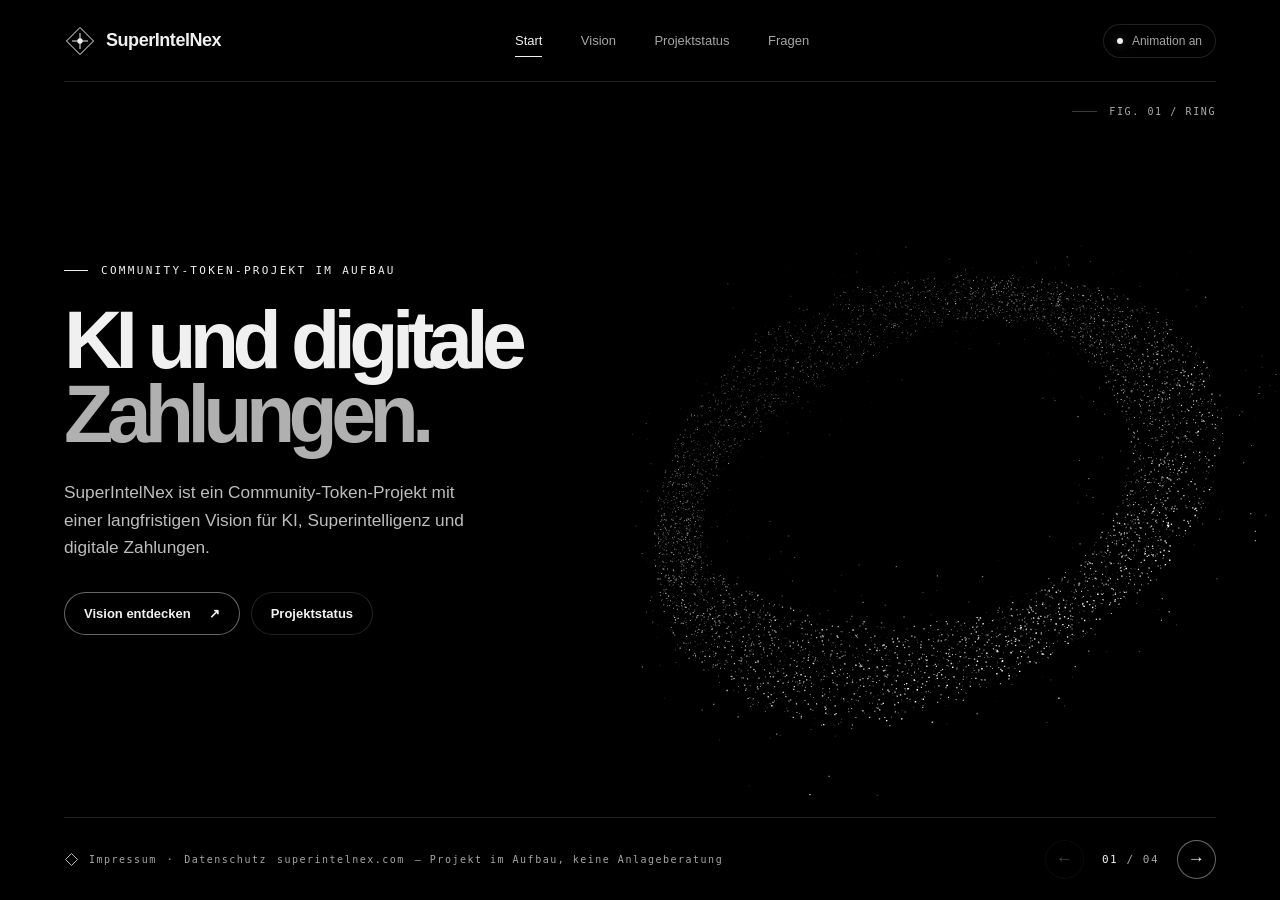
==== site/index.html @ f6a0db38 "Content: FAQ-Textpass — 'ist' vs. 'geplant' trennen (Mainnet-Zeitplan, Kauf-Frage)" ====
<!doctype html>
<html lang="de">
<head>
<meta charset="utf-8">

<meta name="viewport" content="width=device-width, initial-scale=1">
<meta name="theme-color" content="#000000">
<meta name="description" content="SuperIntelNex ist ein Community-Token-Projekt im Aufbau. Devnet-Prototyp vorhanden, Mainnet-Verteilung 55/20/15/10 geplant. Keine Anlageberatung, kein Verkauf.">
<meta property="og:title" content="SuperIntelNex — KI und digitale Zahlungen">
<meta property="og:description" content="SuperIntelNex ist ein Community-Token-Projekt im Aufbau. Devnet-Prototyp vorhanden, Mainnet-Verteilung 55/20/15/10 geplant. Keine Anlageberatung, kein Verkauf.">
<meta property="og:type" content="website">
<meta property="og:url" content="https://superintelnex.com/">
<meta name="color-scheme" content="dark">
<link rel="icon" href="data:image/svg+xml,%3Csvg xmlns='http://www.w3.org/2000/svg' viewBox='0 0 32 32'%3E%3Cpath d='M16 2.5 29.5 16 16 29.5 2.5 16 16 2.5Z' fill='none' stroke='%23f0f0f0'/%3E%3Cpath d='M16 8v16M8 16h16' fill='none' stroke='%23f0f0f0'/%3E%3Ccircle cx='16' cy='16' r='2.7' fill='%23f0f0f0'/%3E%3C/svg%3E">
<title>SuperIntelNex | Community-Token-Projekt im Aufbau</title>
<style>
  :root{color-scheme:dark;--bg:#000;--ink:#f0f0f0;--muted:#a5a5a5;--line:#ffffff21;--mono:ui-monospace,SFMono-Regular,Consolas,monospace;--edge:clamp(20px,5vw,84px)}
  *{box-sizing:border-box}
  body{margin:0;background:var(--bg);color:var(--ink);font-family:Arial,Helvetica,sans-serif}
  button,a{-webkit-tap-highlight-color:transparent}
  button{font:inherit;color:inherit;cursor:pointer}
  button:focus-visible,a:focus-visible{outline:2px solid var(--ink);outline-offset:5px}
  .site{min-height:100svh;display:grid;grid-template-rows:auto 1fr auto;isolation:isolate;position:relative;overflow:hidden}
  header,footer{display:flex;align-items:center;justify-content:space-between;gap:20px;margin-inline:var(--edge);position:relative;z-index:2}
  header{height:82px;border-bottom:1px solid var(--line)}
  .brand{display:flex;align-items:center;gap:10px;text-decoration:none;color:inherit;font-weight:750;font-size:18px;letter-spacing:-.025em;white-space:nowrap}
  .brand svg{width:32px;height:32px;color:var(--ink)}
  nav{display:flex;gap:clamp(13px,3vw,42px);align-items:center}
  nav button{background:none;border:0;padding:12px 0;color:var(--muted);font-size:13px;white-space:nowrap}
  nav button:hover,nav button[aria-current]{color:var(--ink)}
  nav button[aria-current]::after{content:"";display:block;width:100%;height:1px;background:var(--ink);transform:translateY(8px)}
  .motion{display:flex;align-items:center;justify-content:center;gap:9px;border:1px solid var(--line);border-radius:99px;background:#000;padding:9px 13px;color:var(--muted);font-size:12px;white-space:nowrap}
  .motion:hover,.secondary:hover,.arrow:hover:not(:disabled){border-color:#ffffff66;color:var(--ink)}
  .signal{width:6px;height:6px;flex:none;border-radius:50%;background:var(--ink);box-shadow:0 0 11px #ffffff60}
  .motion[aria-pressed="false"] .signal{background:var(--muted);box-shadow:none}
  main{position:relative;display:grid;align-items:center;min-height:555px}
  .art{position:absolute;inset:0;overflow:hidden;pointer-events:none;z-index:-1}
  canvas{display:block;width:100%;height:100%}
  .art::after{content:"";position:absolute;inset:0;background:linear-gradient(90deg,#000000 1%,#000000e8 19%,#00000066 41%,transparent 62%)}
  .instrument{position:absolute;right:var(--edge);top:24px;display:flex;align-items:center;gap:12px;color:#aaa;font:10px var(--mono);letter-spacing:.16em}
  .instrument::before{content:"";display:block;width:25px;height:1px;background:#ffffff38}
  .content{position:relative;padding:70px var(--edge);max-width:100%}
  .eyebrow{display:flex;align-items:center;gap:13px;margin:0 0 27px;font:11px var(--mono);letter-spacing:.21em;text-transform:uppercase;color:var(--ink)}
  .eyebrow::before{content:"";width:24px;height:1px;background:currentColor}
  h1,h2{margin:0;font-size:clamp(48px,7.3vw,120px);line-height:.91;letter-spacing:-.082em;font-weight:750}
  h1 span,h2 span{color:#b0b0b0}
  #start h1{font-size:clamp(39px,6.3vw,100px)}
  #status h2{font-size:clamp(43px,5.7vw,84px)}
  .desc{max-width:430px;color:#bdbdbd;font-size:clamp(15px,1.35vw,19px);line-height:1.6;margin:28px 0 0;text-wrap:pretty}
  .details{max-width:510px;display:grid;gap:0;margin:24px 0 0;background:#000c;border-top:1px solid var(--line)}
  .details div{display:grid;grid-template-columns:115px 1fr;gap:12px;padding:11px 0;border-bottom:1px solid var(--line)}
  .details dt{color:var(--ink);font-size:13px;font-weight:700;line-height:1.5}
  .details dd{margin:0;color:#bdbdbd;font-size:14px;line-height:1.5;text-wrap:pretty}
  .details a{color:var(--ink);text-decoration:underline;text-underline-offset:3px}
  .actions{display:flex;gap:11px;align-items:center;flex-wrap:wrap;margin-top:30px}
  .pill{display:inline-flex;align-items:center;gap:18px;border:1px solid transparent;border-radius:99px;padding:13px 19px;font-size:13px;font-weight:700;text-decoration:none;transition:background .2s,border-color .2s,color .2s}
  .primary{color:var(--ink);background:#000;border-color:#ffffff66}
  .primary:hover{border-color:var(--ink)}
  .secondary{background:#000;border-color:var(--line);color:var(--ink)}
  .scene.enter{animation:enter .55s cubic-bezier(.22,.7,.2,1) both}
  @keyframes enter{from{opacity:0;transform:translateY(14px)}to{opacity:1;transform:translateY(0)}}
  footer{min-height:83px;border-top:1px solid var(--line)}
  .risk{max-width:510px;margin-top:24px;border:1px dashed #ffffff40;background:#ffffff08;padding:13px 16px}
  .risk p{margin:0;max-width:none}
  .risk .risk-tag{display:block;font:10px var(--mono);letter-spacing:.21em;text-transform:uppercase;color:#a5a5a5;margin-bottom:8px}
  .risk p{font-size:13px;line-height:1.6;color:#bdbdbd;text-wrap:pretty}
  .legal-link{color:var(--muted);text-decoration:none}
  .legal-link:hover{color:var(--ink)}
  .caption{display:flex;align-items:center;gap:10px;color:var(--muted);font:10px var(--mono);letter-spacing:.15em}
  .caption svg{width:15px;color:var(--ink)}
  .pager{display:flex;align-items:center;gap:13px}
  .count{color:var(--muted);font:11px var(--mono);letter-spacing:.14em;min-width:67px;text-align:center}
  .count strong{color:var(--ink);font-weight:500}
  .arrow{width:39px;height:39px;border-radius:50%;border:1px solid var(--line);background:#000;font-size:17px}
  .arrow.next{border-color:#ffffff66}
  .arrow.next:hover:not(:disabled){border-color:var(--ink)}
  .arrow:disabled{opacity:.3;cursor:default}
  @media(max-width:780px){
    header{height:69px}
    main{min-height:560px}
    h1,h2{font-size:clamp(55px,10vw,79px)}
    .art::after{background:linear-gradient(90deg,#000000e8,#00000050 61%,transparent)}
  }
  @media(max-width:560px){
    header,footer{gap:10px}
    header{height:auto;min-height:94px;display:grid;grid-template-columns:1fr auto;align-content:center;row-gap:0}
    .brand{font-size:16px}.brand svg{width:26px;height:26px}
    .motion{grid-column:2;grid-row:1}
    nav{grid-row:2;grid-column:1/-1;gap:24px}
    nav button{padding:9px 0;font-size:12px}
    nav button[aria-current]::after{transform:translateY(5px)}
    main{min-height:590px;align-items:end}
    .content{padding-top:155px;padding-bottom:43px}
    .art::after{background:linear-gradient(0deg,#000000 0%,#000000e0 15%,#00000070 49%,transparent 79%)}
    .instrument{top:18px}
    .eyebrow{margin-bottom:19px;font-size:10px}
    h1,h2{font-size:clamp(44px,12vw,63px)}
    #start h1{font-size:clamp(32px,9.8vw,53px)}
    .details div{grid-template-columns:1fr;gap:3px;padding:9px 0}
    .desc{margin-top:19px}
    .actions{margin-top:22px}
    .pill{padding:11px 14px;gap:10px}
    footer{min-height:67px}
    .caption{letter-spacing:.05em;font-size:9px}
    .caption-note{display:none}
    .pager{gap:7px}.count{min-width:61px}
    .arrow{width:34px;height:34px}
  }
  @media(prefers-reduced-motion:reduce){*,*::before,*::after{animation-duration:.001ms!important;transition-duration:.001ms!important}}
</style>
</head>
<body>
<div class="site">
  <header>
    <a class="brand" href="#start" aria-label="SuperIntelNex, Start">
      <svg viewBox="0 0 32 32" fill="none" aria-hidden="true"><path d="M16 2.5 29.5 16 16 29.5 2.5 16 16 2.5Z" stroke="currentColor"/><path d="M16 8v16M8 16h16" stroke="currentColor"/><circle cx="16" cy="16" r="2.7" fill="currentColor"/></svg>
      SuperIntelNex
    </a>
    <nav aria-label="Hauptnavigation">
      <button type="button" data-go="0" aria-current="page">Start</button>
      <button type="button" data-go="1">Vision</button>
      <button type="button" data-go="2">Projektstatus</button>
      <button type="button" data-go="3">Fragen</button>
    </nav>
    <button type="button" class="motion" id="motion" aria-pressed="true" aria-label="Animation"><span class="signal"></span><span id="motion-label" aria-hidden="true">Animation an</span></button>
  </header>
  <main id="stage">
    <div class="art" aria-hidden="true"><canvas id="dust"></canvas></div>
    <div class="instrument" id="figure" aria-hidden="true">FIG. 01 / RING</div>
    <div class="content">
      <section class="scene" id="start" aria-labelledby="title-1">
        <p class="eyebrow">Community-Token-Projekt im Aufbau</p>
        <h1 id="title-1">KI und digitale<br><span>Zahlungen.</span></h1>
        <p class="desc">SuperIntelNex ist ein Community-Token-Projekt mit einer langfristigen Vision für KI, Superintelligenz und digitale Zahlungen.</p>
        <div class="actions">
          <button class="pill primary" type="button" data-go="1">Vision entdecken <span aria-hidden="true">↗</span></button>
          <button class="pill secondary" type="button" data-go="2">Projektstatus</button>
        </div>
      </section>
      <section class="scene" id="vision" aria-labelledby="title-2" hidden>
        <p class="eyebrow">02 / Die Vision</p>
        <h2 id="title-2">Was wir<br><span>vorhaben.</span></h2>
        <dl class="details">
          <div><dt>Übertragen</dt><dd>Geplant: Übertragungen zwischen den Wallets von Nutzern — im Devnet-Prototyp bereits im Testnetz geprüft.</dd></div>
          <div><dt>Handeln</dt><dd>Geplant: Handel auf unterstützten Plattformen — ohne Zusage für eine bestimmte Plattform.</dd></div>
          <div><dt>Bezahlen und KI</dt><dd>Geplant: Zahlungen bei teilnehmenden Anbietern; KI-Anwendungen bleiben ein langfristiges Ziel.</dd></div>
        </dl>
        <div class="actions">
          <button class="pill primary" type="button" data-go="2">Projektstatus ansehen <span aria-hidden="true">↗</span></button>
        </div>
      </section>
      <section class="scene" id="status" aria-labelledby="title-3" hidden>
        <p class="eyebrow">03 / Projektstatus</p>
        <h2 id="title-3">Im Aufbau.</h2>
        <dl class="details">
          <div><dt>Token-Details</dt><dd>Bestätigt (Devnet): Solana, Kürzel SIN, Gesamtmenge 100.000.000.000.000 SIN (5 Dezimalstellen; fest, keine weiteren Emissionen). Mint- und Freeze-Vollmacht nach Emission entzogen.</dd></div>
          <div><dt>Devnet-Prototyp</dt><dd>Bestätigt: am 09.11.2026 im Solana-Devnet (Testnetz) erstellt. Mint: <a href="https://explorer.solana.com/address/CyEcfZw2FogCrehQqkWxksKtsndNwrtKHQqDfPdHCLLf?cluster=devnet" target="_blank" rel="noopener">CyEcfZw2FogCrehQqkWxksKtsndNwrtKHQqDfPdHCLLf</a>. Devnet-Testtoken: kein echtes Geld, keine Anlage, kein Verkauf. Transaktionen im Devnet dienen ausschließlich der Entwicklung.</dd></div>
          <div><dt>Mainnet</dt><dd>Noch offen: ein Mainnet-Launch steht noch aus. Geplante Schritte: Metadaten auf IPFS/Arweave, Emissionsverteilung nach Planwert 55/20/15/10 (55 % Community, 20 % Gründer, 15 % Entwicklung, 10 % Liquidität), Prüfung der Rechtslage. Zeitplan und Rechtsstand sind offen.</dd></div>
          <div><dt>Projektangaben</dt><dd>Noch offen: Partnerschaften, Audits, Teamangaben und Social-Media-Präsenz sind bisher nicht bestätigt und werden nicht angegeben.</dd></div>
        </dl>
        <div class="risk">
          <span class="risk-tag">Risikohinweis</span>
          <p>SuperIntelNex ist ein Projekt im Aufbau. Diese Website ist keine Anlageberatung und kein Erwerbsangebot. Digitale Token können einen Totalverlust bedeuten — jede Entscheidung ist eigenverantwortlich zu treffen. Devnet-Testtoken sind reiner Testwert. <a href="impressum.html">Impressum</a> · <a href="datenschutz.html">Datenschutz</a></p>
        </div>
        <div class="actions">
          <button class="pill secondary" type="button" data-go="0">Zur Startseite <span aria-hidden="true">↖</span></button>
        </div>
      </section>
      <section class="scene" id="fragen" aria-labelledby="title-4" hidden>
        <p class="eyebrow">04 / Fragen</p>
        <h2 id="title-4">Fragen.</h2>
        <dl class="details">
          <div><dt>Was ist SuperIntelNex?</dt><dd>Ein Community-Token-Projekt im Aufbau. Bestätigt ist der Devnet-Prototyp; das Mainnet ist nicht gelauncht.</dd></div>
          <div><dt>Was ist ein Devnet-Token?</dt><dd>Ein Testtoken im Solana-Testnetz (Devnet). Er hat keinen Geldwert, ist keine Anlage und steht nicht zum Verkauf.</dd></div>
          <div><dt>Wann kommt das Mainnet?</dt><dd>Noch offen: Es gibt noch keinen Zeitplan für den Mainnet-Launch. Geplante Schritte: Metadaten auf IPFS/Arweave, Emissionsverteilung nach Planwert 55/20/15/10 und Prüfung der Rechtslage.</dd></div>
          <div><dt>Wie ist der Token verteilt?</dt><dd>Geplant: Emissionsverteilung nach Planwert 55/20/15/10 — 55 % Community, 20 % Gründer, 15 % Entwicklung, 10 % Liquidität.</dd></div>
          <div><dt>Kann ich den Token kaufen?</dt><dd>Noch nicht: Das Mainnet ist nicht gelauncht, ein Verkauf ist nicht geplant. Handel auf unterstützten Plattformen ist später geplant; eine Aufnahmegarantie gibt es nicht.</dd></div>
          <div><dt>Gibt es KI-Funktionen?</dt><dd>Geplant, langfristig: KI-Anwendungen sind Teil der Vision. Aktuell bestätigt ist nur der Devnet-Prototyp.</dd></div>
          <div><dt>Wie hoch ist das Risiko?</dt><dd>Digitale Token können einen Totalverlust bedeuten. Devnet-Testtoken sind reiner Testwert — es handelt sich um keine Anlage.</dd></div>
        </dl>
        <div class="actions">
          <button class="pill secondary" type="button" data-go="0">Zur Startseite <span aria-hidden="true">↖</span></button>
        </div>
      </section>
    </div>
  </main>
  <footer>
    <div class="caption"><svg viewBox="0 0 20 20" fill="none" aria-hidden="true"><path d="m10 2 8 8-8 8-8-8 8-8Z" stroke="currentColor"/></svg> <a class="legal-link" href="impressum.html">Impressum</a><span aria-hidden="true"> · </span><a class="legal-link" href="datenschutz.html">Datenschutz</a><span class="caption-domain">superintelnex.com</span><span class="caption-note">— Projekt im Aufbau, keine Anlageberatung</span></div>
    <div class="pager" role="group" aria-label="Bereich wechseln">
      <button type="button" class="arrow" id="prev" aria-label="Vorheriger Bereich" disabled>←</button>
      <span class="count" role="status" aria-label="Aktueller Bereich"><strong id="current">01</strong> / 04</span>
      <button type="button" class="arrow next" id="next" aria-label="Nächster Bereich">→</button>
    </div>
  </footer>
</div>
<script>
(() => {
  'use strict';
  const stage = document.querySelector('#stage');
  const canvas = document.querySelector('#dust');
  const ctx = canvas.getContext('2d', { alpha: true });
  const scenes = [...document.querySelectorAll('.scene')];
  const nav = [...document.querySelectorAll('nav [data-go]')];
  const prev = document.querySelector('#prev');
  const next = document.querySelector('#next');
  const motion = document.querySelector('#motion');
  const preference = matchMedia('(prefers-reduced-motion: reduce)');
  const labels = ['RING', 'WELLE', 'HELIX'];
  const shapeIntervalMs = 7000;
  let active = 0, running = !preference.matches, frame = 0, time = 0, last = null;
  let shape = 0, shapeAgeMs = 0;
  let width = 0, height = 0, cx = 0, cy = 0, scale = 0, count = 0;
  const pointer = {x:0, y:0, targetX:0, targetY:0, inside:false, strength:0};
  let morph = 1, from = null;
  const tau = Math.PI * 2, total = 7400;
  const coords = new Float32Array(total * 3);
  let seed = 349112;
  function random() {
    seed = (Math.imul(1664525, seed) + 1013904223) >>> 0;
    return seed / 4294967296;
  }
  // Dieselben Partikel bleiben erhalten; nur ihre Zielkoordinaten wechseln.
  const points = Array.from({length: total}, (_, i) => {
    const a = random() * tau, b = random() * tau, c = random(), d = random(), e = random();
    const scatter = c > .93, spread = scatter ? 1.12 + d * 1.4 : Math.sqrt(d);
    const tube = (.12 + .035 * Math.cos(a * 3)) * spread;
    const r = .83 + tube * Math.cos(b) + .035 * Math.sin(2 * a);
    const orbit = [r * Math.cos(a), r * Math.sin(a), tube * Math.sin(b)];
    const x = (a / tau - .5) * 2.38;
    const wave = [x, .31 * Math.sin(x * 2.9) + Math.cos(b) * spread * .15, Math.sin(b) * spread * .31 + .14 * Math.sin(x * 4)];
    const y = (a / tau - .5) * 2.13, turn = y * 3.55 + (i % 2) * Math.PI;
    const radius = .34 + .16 * Math.cos(y * 2.7) + Math.cos(b) * spread * .09;
    const helix = [radius * Math.cos(turn) + y * .29, y + Math.sin(b) * spread * .11, radius * Math.sin(turn)];
    return {shapes:[orbit, wave, helix], size:e, phase:b, scatter};
  });
  const paths = Array.from({length:8}, () => []);
  const clamp = (x, lo, hi) => Math.min(hi, Math.max(lo, x));

  function draw() {
    if (!ctx || !width || !height) return;
    ctx.clearRect(0, 0, width, height);
    for (const path of paths) path.length = 0;
    const t = morph * morph * (3 - 2 * morph);
    const spin = time * .16;
    const xAngle = .84, zAngle = -.39;
    const sx = Math.sin(xAngle), ax = Math.cos(xAngle), sz = Math.sin(zAngle), az = Math.cos(zAngle);
    const sway = Math.sin(time * .38) * .19;
    const ys = Math.sin(sway), yc = Math.cos(sway);
    const reach = clamp(width * .065, 34, 80);
    const reachSquared = reach * reach;
    for (let i = 0; i < count; i++) {
      const p = points[i], v = p.shapes[shape], j = i * 3;
      let x = v[0], y = v[1], z = v[2];
      if (shape === 0) {
        const angle = spin + .026 * Math.sin(time * .7 + p.phase);
        const u = x * Math.cos(angle) - y * Math.sin(angle);
        const w = x * Math.sin(angle) + y * Math.cos(angle);
        const q = w * ax - z * sx;
        z = w * sx + z * ax; x = u * az - q * sz; y = u * sz + q * az;
      } else if (shape === 1) {
        y += .16 * Math.sin(x * 3.8 - time * 1.1 + z * 1.8);
        z += .09 * Math.sin(x * 4 + time * .7);
        x += .09 * Math.sin(p.phase + time * .5);
        y += x * .08;
      } else {
        const theta = spin * 2;
        const mid = x - y * .29;
        x = mid * Math.cos(theta) - z * Math.sin(theta) + y * .29;
        z = mid * Math.sin(theta) + z * Math.cos(theta);
      }
      const xx = x * yc - z * ys;
      z = x * ys + z * yc; x = xx;
      if (t < 1 && from) {
        x = from[j] + (x - from[j]) * t;
        y = from[j+1] + (y - from[j+1]) * t;
        z = from[j+2] + (z - from[j+2]) * t;
      }
      coords[j] = x; coords[j+1] = y; coords[j+2] = z;
      const persp = 3.35 / (3.35 - z);
      let px = cx + x * scale * persp, py = cy + y * scale * persp;
      let influence = 0;
      if (pointer.strength > 0) {
        const dx = px - pointer.x, dy = py - pointer.y;
        const distanceSquared = dx * dx + dy * dy;
        if (distanceSquared < reachSquared) {
          // Der Wirbel wird am Rand des Einflussbereichs sanft ausgeblendet.
          const falloff = 1 - distanceSquared / reachSquared;
          influence = pointer.strength * falloff * falloff;
          const angle = influence * (1.6 + .32 * Math.sin(time * 2.6 + z * 2));
          const sin = Math.sin(angle), cos = Math.cos(angle);
          const push = 1 + influence * 1.2;
          px = pointer.x + (dx * cos - dy * sin) * push;
          py = pointer.y + (dx * sin + dy * cos) * push;
        }
      }
      const light = clamp(.24 + .27 * z + p.size * .43 + .10 * Math.sin(time * 1.7 + p.phase) + influence * .24 - (p.scatter ? .25 : 0), .07, .99);
      const bin = Math.floor(light * paths.length);
      const radius = (.32 + p.size * .84) * persp * (width < 560 ? .84 : 1);
      paths[bin].push(px, py, radius);
    }
    ctx.fillStyle = '#fff';
    for (let k = 0; k < paths.length; k++) {
      const data = paths[k];
      if (!data.length) continue;
      ctx.globalAlpha = .12 + k * .125;
      ctx.beginPath();
      for (let j = 0; j < data.length; j += 3) {
        const r = data[j+2];
        ctx.rect(data[j]-r/2, data[j+1]-r/2, r, r);
      }
      ctx.fill();
    }
    ctx.globalAlpha = 1;
  }
  function size() {
    if (!ctx) return;
    const r = canvas.getBoundingClientRect();
    width = r.width; height = r.height;
    const dpr = Math.min(devicePixelRatio || 1, 2);
    canvas.width = Math.round(width * dpr);
    canvas.height = Math.round(height * dpr);
    ctx.setTransform(dpr, 0, 0, dpr, 0, 0);
    const narrow = width <= 560;
    count = narrow ? 4500 : width < 850 ? 5800 : total;
    cx = width * (narrow ? .57 : .71); cy = height * (narrow ? .36 : .51);
    scale = narrow ? Math.min(width * .44, height * .35) : Math.min(width * .32, height * .42, 520);
    draw();
  }
  function selectShape(index, instant = false) {
    shapeAgeMs = 0;
    if (index !== shape) {
      from = instant ? null : coords.slice();
      morph = instant ? 1 : 0;
      shape = index;
    }
    const number = String(index + 1).padStart(2, '0');
    document.querySelector('#figure').textContent = 'FIG. ' + number + ' / ' + labels[index];
  }
  function animate(now) {
    frame = 0;
    const elapsedMs = last === null ? 0 : now - last;
    const dt = Math.min(elapsedMs / 1000, .05);
    last = now; time += dt;
    shapeAgeMs += elapsedMs;
    morph = Math.min(1, morph + dt / 1.3);
    if (shapeAgeMs >= shapeIntervalMs) {
      selectShape((shape + 1) % labels.length);
    }
    const follow = 1 - Math.exp(-dt * 20);
    pointer.x += (pointer.targetX - pointer.x) * follow;
    pointer.y += (pointer.targetY - pointer.y) * follow;
    const targetStrength = pointer.inside ? 1 : 0;
    pointer.strength += (targetStrength - pointer.strength) * (1 - Math.exp(-dt * 12));
    if (pointer.strength < .001) pointer.strength = 0;
    draw();
    if (running && !document.hidden) frame = requestAnimationFrame(animate);
  }
  function syncMotion() {
    motion.setAttribute('aria-pressed', String(running));
    document.querySelector('#motion-label').textContent = running ? 'Animation an' : 'Animation aus';
    if (frame) cancelAnimationFrame(frame);
    frame = 0; last = null;
    if (running && ctx && !document.hidden) frame = requestAnimationFrame(animate);
    else if (!running) { morph = 1; pointer.strength = 0; draw(); }
  }
  function show(i, {writeHash = true, focus = null, initial = false} = {}) {
    if (!Number.isInteger(i) || i < 0 || i >= scenes.length) return;
    selectShape(i, initial || !running);
    if (i === active && !initial) { draw(); return; }
    active = i;
    scenes.forEach((scene, index) => {
      scene.hidden = index !== i;
      scene.classList.toggle('enter', index === i && !initial && running);
    });
    nav.forEach((button, index) => index === i ? button.setAttribute('aria-current','page') : button.removeAttribute('aria-current'));
    prev.disabled = i === 0;
    next.disabled = i === scenes.length - 1;
    const number = String(i + 1).padStart(2, '0');
    document.querySelector('#current').textContent = number;
    document.title = ['SuperIntelNex | Start', 'SuperIntelNex | Vision', 'SuperIntelNex | Projektstatus', 'SuperIntelNex | Fragen'][i];
    if (writeHash && location.hash !== '#' + scenes[i].id) {
      try { history.pushState(null, '', '#' + scenes[i].id); }
      catch { location.hash = scenes[i].id; }
    }
    if (focus === 'title') {
      const heading = scenes[i].querySelector('h1,h2');
      heading.tabIndex = -1;
      heading.focus({preventScroll:true});
    } else if (focus?.disabled) (i === 0 ? next : prev).focus({preventScroll:true});
    draw();
  }
  const sceneFromHash = () => Math.max(0, scenes.findIndex(scene => '#' + scene.id === location.hash));
  document.querySelectorAll('[data-go]').forEach(button => button.addEventListener('click', () => show(Number(button.dataset.go), {focus: button.closest('.scene') ? 'title' : null})));
  document.querySelector('.brand').addEventListener('click', event => {event.preventDefault(); show(0);});
  prev.addEventListener('click', () => show(active - 1, {focus:prev}));
  next.addEventListener('click', () => show(active + 1, {focus:next}));
  document.addEventListener('keydown', event => {
    if (event.altKey || event.ctrlKey || event.metaKey || event.shiftKey || event.defaultPrevented) return;
    if (event.key === 'ArrowRight' || event.key === 'ArrowLeft') {
      const destination = active + (event.key === 'ArrowRight' ? 1 : -1);
      if (destination < 0 || destination >= scenes.length) return;
      event.preventDefault(); show(destination, {focus:event.target});
    }
  });
  addEventListener('hashchange', () => show(sceneFromHash(), {writeHash:false}));
  motion.addEventListener('click', () => {running = !running; syncMotion();});
  preference.addEventListener('change', () => {running = !preference.matches; syncMotion();});
  document.addEventListener('visibilitychange', syncMotion);
  stage.addEventListener('pointermove', event => {
    // Maus und Touch steuern beide den Wirbel (früher nur Maus).
    const r = stage.getBoundingClientRect();
    pointer.targetX = event.clientX - r.left;
    pointer.targetY = event.clientY - r.top;
    if (!pointer.inside && pointer.strength === 0) {
      pointer.x = pointer.targetX;
      pointer.y = pointer.targetY;
    }
    pointer.inside = true;
  });
  const releasePointer = () => {pointer.inside = false;};
  stage.addEventListener('pointerleave', releasePointer);
  stage.addEventListener('pointercancel', releasePointer);
  new ResizeObserver(size).observe(stage);
  show(sceneFromHash(), {initial:true, writeHash:false});
  size();
  syncMotion();
})();
</script>
</body>
</html>
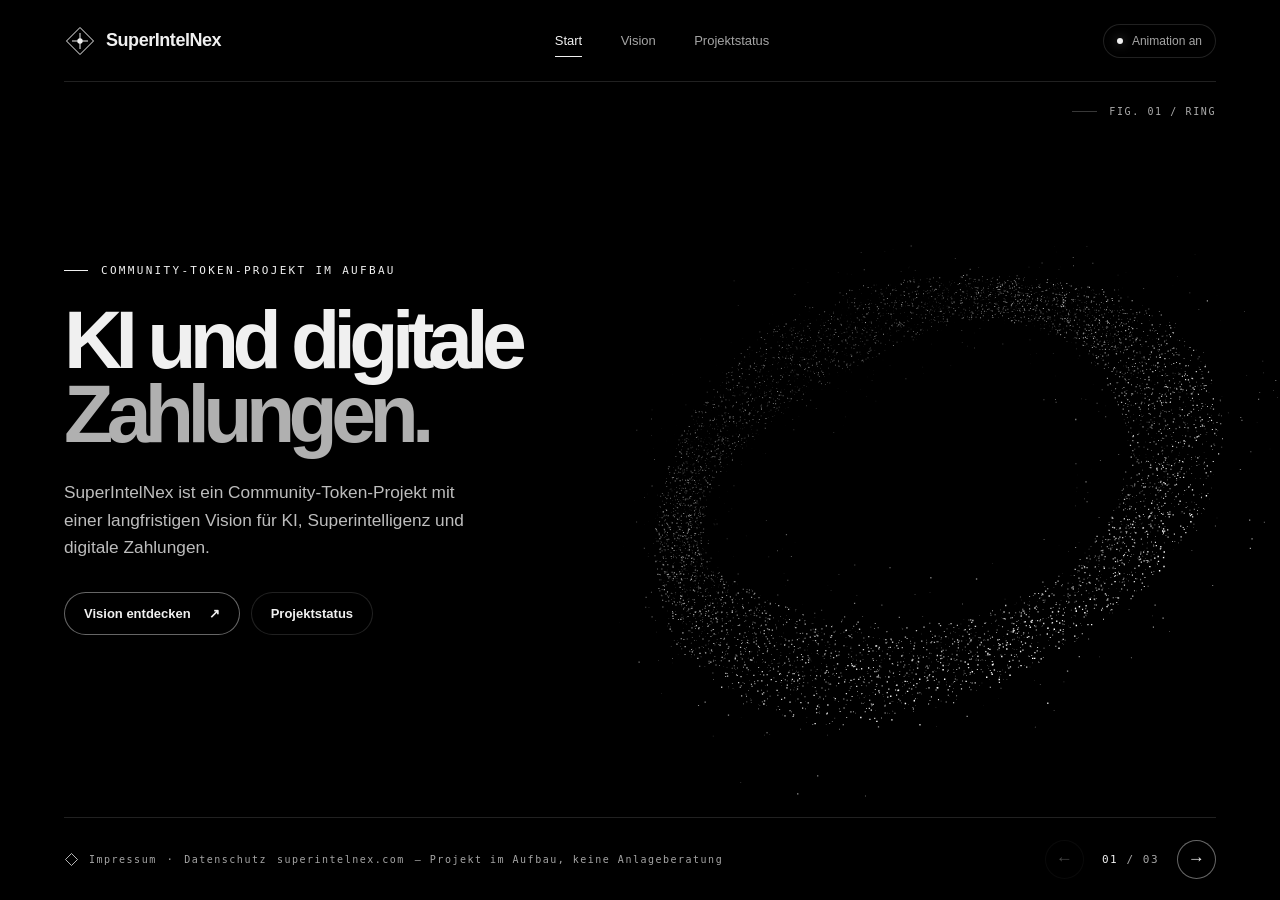
==== commit 1013bf4a: "Engineering: Canvas/Hash/A11y-Hardening – ctx-Guards, Resize-Loop-Schutz, modulo-Formen (FAQ-ready)," ====
--- a/site/index.html
+++ b/site/index.html
@@ -5,12 +5,14 @@
 
 <meta name="viewport" content="width=device-width, initial-scale=1">
 <meta name="theme-color" content="#000000">
-<meta name="description" content="SuperIntelNex ist ein Community-Token-Projekt im Aufbau. Devnet-Prototyp vorhanden, Mainnet-Verteilung 55/20/15/10 geplant. Keine Anlageberatung, kein Verkauf.">
+<meta name="description" content="SuperIntelNex ist ein Community-Token-Projekt im Aufbau mit einer langfristigen Vision für KI, Superintelligenz und digitale Zahlungen.">
 <meta property="og:title" content="SuperIntelNex — KI und digitale Zahlungen">
-<meta property="og:description" content="SuperIntelNex ist ein Community-Token-Projekt im Aufbau. Devnet-Prototyp vorhanden, Mainnet-Verteilung 55/20/15/10 geplant. Keine Anlageberatung, kein Verkauf.">
+<meta property="og:description" content="Community-Token-Projekt im Aufbau mit einer langfristigen Vision für KI, Superintelligenz und digitale Zahlungen.">
 <meta property="og:type" content="website">
 <meta property="og:url" content="https://superintelnex.com/">
 <meta name="color-scheme" content="dark">
+<meta name="robots" content="index,follow">
+<link rel="canonical" href="https://superintelnex.com/">
 <link rel="icon" href="data:image/svg+xml,%3Csvg xmlns='http://www.w3.org/2000/svg' viewBox='0 0 32 32'%3E%3Cpath d='M16 2.5 29.5 16 16 29.5 2.5 16 16 2.5Z' fill='none' stroke='%23f0f0f0'/%3E%3Cpath d='M16 8v16M8 16h16' fill='none' stroke='%23f0f0f0'/%3E%3Ccircle cx='16' cy='16' r='2.7' fill='%23f0f0f0'/%3E%3C/svg%3E">
 <title>SuperIntelNex | Community-Token-Projekt im Aufbau</title>
 <style>
@@ -120,7 +122,6 @@
       <button type="button" data-go="0" aria-current="page">Start</button>
       <button type="button" data-go="1">Vision</button>
       <button type="button" data-go="2">Projektstatus</button>
-      <button type="button" data-go="3">Fragen</button>
     </nav>
     <button type="button" class="motion" id="motion" aria-pressed="true" aria-label="Animation"><span class="signal"></span><span id="motion-label" aria-hidden="true">Animation an</span></button>
   </header>
@@ -141,9 +142,9 @@
         <p class="eyebrow">02 / Die Vision</p>
         <h2 id="title-2">Was wir<br><span>vorhaben.</span></h2>
         <dl class="details">
-          <div><dt>Übertragen</dt><dd>Geplant: Übertragungen zwischen den Wallets von Nutzern — im Devnet-Prototyp bereits im Testnetz geprüft.</dd></div>
-          <div><dt>Handeln</dt><dd>Geplant: Handel auf unterstützten Plattformen — ohne Zusage für eine bestimmte Plattform.</dd></div>
-          <div><dt>Bezahlen und KI</dt><dd>Geplant: Zahlungen bei teilnehmenden Anbietern; KI-Anwendungen bleiben ein langfristiges Ziel.</dd></div>
+          <div><dt>Übertragen</dt><dd>Wir planen Übertragungen zwischen Wallets.</dd></div>
+          <div><dt>Handeln</dt><dd>Später soll der Token auf unterstützten Plattformen handelbar sein.</dd></div>
+          <div><dt>Bezahlen und KI</dt><dd>Zahlungen bei teilnehmenden Anbietern sind vorgesehen. Händlerakzeptanz und KI-Anwendungen sind langfristige Ziele.</dd></div>
         </dl>
         <div class="actions">
           <button class="pill primary" type="button" data-go="2">Projektstatus ansehen <span aria-hidden="true">↗</span></button>
@@ -153,31 +154,15 @@
         <p class="eyebrow">03 / Projektstatus</p>
         <h2 id="title-3">Im Aufbau.</h2>
         <dl class="details">
-          <div><dt>Token-Details</dt><dd>Bestätigt (Devnet): Solana, Kürzel SIN, Gesamtmenge 100.000.000.000.000 SIN (5 Dezimalstellen; fest, keine weiteren Emissionen). Mint- und Freeze-Vollmacht nach Emission entzogen.</dd></div>
-          <div><dt>Devnet-Prototyp</dt><dd>Bestätigt: am 09.11.2026 im Solana-Devnet (Testnetz) erstellt. Mint: <a href="https://explorer.solana.com/address/CyEcfZw2FogCrehQqkWxksKtsndNwrtKHQqDfPdHCLLf?cluster=devnet" target="_blank" rel="noopener">CyEcfZw2FogCrehQqkWxksKtsndNwrtKHQqDfPdHCLLf</a>. Devnet-Testtoken: kein echtes Geld, keine Anlage, kein Verkauf. Transaktionen im Devnet dienen ausschließlich der Entwicklung.</dd></div>
-          <div><dt>Mainnet</dt><dd>Noch offen: ein Mainnet-Launch steht noch aus. Geplante Schritte: Metadaten auf IPFS/Arweave, Emissionsverteilung nach Planwert 55/20/15/10 (55 % Community, 20 % Gründer, 15 % Entwicklung, 10 % Liquidität), Prüfung der Rechtslage. Zeitplan und Rechtsstand sind offen.</dd></div>
-          <div><dt>Projektangaben</dt><dd>Noch offen: Partnerschaften, Audits, Teamangaben und Social-Media-Präsenz sind bisher nicht bestätigt und werden nicht angegeben.</dd></div>
+          <div><dt>Token-Details</dt><dd>Blockchain: Solana. Kürzel: SIN. Gesamtmenge: 100.000.000.000.000 SIN (fest). Ausgaberechte: Mint- und Freeze-Vollmacht nach Emission entzogen.</dd></div>
+          <div><dt>Devnet-Prototyp</dt><dd>Erstellt am 09.11.2026 im Solana-Devnet (Testnetz). Mint: <a href="https://explorer.solana.com/address/CyEcfZw2FogCrehQqkWxksKtsndNwrtKHQqDfPdHCLLf?cluster=devnet" target="_blank" rel="noopener">CyEcfZw2FogCrehQqkWxksKtsndNwrtKHQqDfPdHCLLf</a>. Devnet-Testtoken: kein echtes Geld, keine Anlage, kein Verkauf.</dd></div>
+          <div><dt>Mainnet</dt><dd>Noch kein Mainnet-Launch. Nächste Schritte: Metadaten auf IPFS/Arweave, Emissionsverteuerung mit Plan 55/20/15/10, Prüfung der Rechtslage.</dd></div>
+          <div><dt>Projektangaben</dt><dd>Partnerschaften, Audits, Teamangaben und offizielle Social-Media-Links sind bisher nicht bestätigt.</dd></div>
         </dl>
         <div class="risk">
           <span class="risk-tag">Risikohinweis</span>
-          <p>SuperIntelNex ist ein Projekt im Aufbau. Diese Website ist keine Anlageberatung und kein Erwerbsangebot. Digitale Token können einen Totalverlust bedeuten — jede Entscheidung ist eigenverantwortlich zu treffen. Devnet-Testtoken sind reiner Testwert. <a href="impressum.html">Impressum</a> · <a href="datenschutz.html">Datenschutz</a></p>
+          <p>SuperIntelNex ist ein Projekt im Aufbau. Diese Website ist keine Anlageberatung und kein Erwerbsangebot. Digital Token können einen Totalverlust bedeuten — jede Entscheidung ist eigenverantwortlich zu treffen. Devnet-Testtoken sind reiner Testwert. <a href="impressum.html">Impressum</a> · <a href="datenschutz.html">Datenschutz</a></p>
         </div>
-        <div class="actions">
-          <button class="pill secondary" type="button" data-go="0">Zur Startseite <span aria-hidden="true">↖</span></button>
-        </div>
-      </section>
-      <section class="scene" id="fragen" aria-labelledby="title-4" hidden>
-        <p class="eyebrow">04 / Fragen</p>
-        <h2 id="title-4">Fragen.</h2>
-        <dl class="details">
-          <div><dt>Was ist SuperIntelNex?</dt><dd>Ein Community-Token-Projekt im Aufbau. Bestätigt ist der Devnet-Prototyp; das Mainnet ist nicht gelauncht.</dd></div>
-          <div><dt>Was ist ein Devnet-Token?</dt><dd>Ein Testtoken im Solana-Testnetz (Devnet). Er hat keinen Geldwert, ist keine Anlage und steht nicht zum Verkauf.</dd></div>
-          <div><dt>Wann kommt das Mainnet?</dt><dd>Noch offen: Es gibt noch keinen Zeitplan für den Mainnet-Launch. Geplante Schritte: Metadaten auf IPFS/Arweave, Emissionsverteilung nach Planwert 55/20/15/10 und Prüfung der Rechtslage.</dd></div>
-          <div><dt>Wie ist der Token verteilt?</dt><dd>Geplant: Emissionsverteilung nach Planwert 55/20/15/10 — 55 % Community, 20 % Gründer, 15 % Entwicklung, 10 % Liquidität.</dd></div>
-          <div><dt>Kann ich den Token kaufen?</dt><dd>Noch nicht: Das Mainnet ist nicht gelauncht, ein Verkauf ist nicht geplant. Handel auf unterstützten Plattformen ist später geplant; eine Aufnahmegarantie gibt es nicht.</dd></div>
-          <div><dt>Gibt es KI-Funktionen?</dt><dd>Geplant, langfristig: KI-Anwendungen sind Teil der Vision. Aktuell bestätigt ist nur der Devnet-Prototyp.</dd></div>
-          <div><dt>Wie hoch ist das Risiko?</dt><dd>Digitale Token können einen Totalverlust bedeuten. Devnet-Testtoken sind reiner Testwert — es handelt sich um keine Anlage.</dd></div>
-        </dl>
         <div class="actions">
           <button class="pill secondary" type="button" data-go="0">Zur Startseite <span aria-hidden="true">↖</span></button>
         </div>
@@ -188,7 +173,7 @@
     <div class="caption"><svg viewBox="0 0 20 20" fill="none" aria-hidden="true"><path d="m10 2 8 8-8 8-8-8 8-8Z" stroke="currentColor"/></svg> <a class="legal-link" href="impressum.html">Impressum</a><span aria-hidden="true"> · </span><a class="legal-link" href="datenschutz.html">Datenschutz</a><span class="caption-domain">superintelnex.com</span><span class="caption-note">— Projekt im Aufbau, keine Anlageberatung</span></div>
     <div class="pager" role="group" aria-label="Bereich wechseln">
       <button type="button" class="arrow" id="prev" aria-label="Vorheriger Bereich" disabled>←</button>
-      <span class="count" role="status" aria-label="Aktueller Bereich"><strong id="current">01</strong> / 04</span>
+      <span class="count" role="status" aria-label="Aktueller Bereich"><strong id="current">01</strong> / 03</span>
       <button type="button" class="arrow next" id="next" aria-label="Nächster Bereich">→</button>
     </div>
   </footer>
@@ -206,6 +191,7 @@
   const motion = document.querySelector('#motion');
   const preference = matchMedia('(prefers-reduced-motion: reduce)');
   const labels = ['RING', 'WELLE', 'HELIX'];
+  const TITLES = {start: 'SuperIntelNex | Start', vision: 'SuperIntelNex | Vision', status: 'SuperIntelNex | Projektstatus', fragen: 'SuperIntelNex | Fragen', faq: 'SuperIntelNex | Fragen'};
   const shapeIntervalMs = 7000;
   let active = 0, running = !preference.matches, frame = 0, time = 0, last = null;
   let shape = 0, shapeAgeMs = 0;
@@ -315,10 +301,14 @@
   function size() {
     if (!ctx) return;
     const r = canvas.getBoundingClientRect();
+    if (!r.width || !r.height) return;
     width = r.width; height = r.height;
     const dpr = Math.min(devicePixelRatio || 1, 2);
-    canvas.width = Math.round(width * dpr);
-    canvas.height = Math.round(height * dpr);
+    // Nur das Backing Store neu reservieren, wenn sich die Größe tatsächlich
+    // geändert hat — verhindert ResizeObserver-Feedback-Loops und teures
+    // (und sichtbares) Canvas-Clear bei no-op-Callbacks.
+    const bw = Math.round(width * dpr), bh = Math.round(height * dpr);
+    if (canvas.width !== bw || canvas.height !== bh) { canvas.width = bw; canvas.height = bh; }
     ctx.setTransform(dpr, 0, 0, dpr, 0, 0);
     const narrow = width <= 560;
     count = narrow ? 4500 : width < 850 ? 5800 : total;
@@ -327,14 +317,16 @@
     draw();
   }
   function selectShape(index, instant = false) {
+    // Szenenindex in den Formen-Indexraum mappen (modulo): zusätzliche Szenen
+    // (z. B. eine FAQ-Szene) dürfen die Partikel-Formen nicht sprengen.
+    const target = ((index % labels.length) + labels.length) % labels.length;
+    if (target === shape) { shapeAgeMs = 0; return; }
     shapeAgeMs = 0;
-    if (index !== shape) {
-      from = instant ? null : coords.slice();
-      morph = instant ? 1 : 0;
-      shape = index;
-    }
-    const number = String(index + 1).padStart(2, '0');
-    document.querySelector('#figure').textContent = 'FIG. ' + number + ' / ' + labels[index];
+    from = instant ? null : coords.slice();
+    morph = instant ? 1 : 0;
+    shape = target;
+    const number = String(target + 1).padStart(2, '0');
+    document.querySelector('#figure').textContent = 'FIG. ' + number + ' / ' + labels[target];
   }
   function animate(now) {
     frame = 0;
@@ -353,7 +345,8 @@
     pointer.strength += (targetStrength - pointer.strength) * (1 - Math.exp(-dt * 12));
     if (pointer.strength < .001) pointer.strength = 0;
     draw();
-    if (running && !document.hidden) frame = requestAnimationFrame(animate);
+    // ctx-Check im Loop: wenn der 2D-Kontext fehlt, läuft die Animation nicht endlos leer.
+    if (running && ctx && !document.hidden) frame = requestAnimationFrame(animate);
   }
   function syncMotion() {
     motion.setAttribute('aria-pressed', String(running));
@@ -361,7 +354,7 @@
     if (frame) cancelAnimationFrame(frame);
     frame = 0; last = null;
     if (running && ctx && !document.hidden) frame = requestAnimationFrame(animate);
-    else if (!running) { morph = 1; pointer.strength = 0; draw(); }
+    else if (!running || !ctx) { morph = 1; pointer.strength = 0; draw(); }
   }
   function show(i, {writeHash = true, focus = null, initial = false} = {}) {
     if (!Number.isInteger(i) || i < 0 || i >= scenes.length) return;
@@ -377,7 +370,9 @@
     next.disabled = i === scenes.length - 1;
     const number = String(i + 1).padStart(2, '0');
     document.querySelector('#current').textContent = number;
-    document.title = ['SuperIntelNex | Start', 'SuperIntelNex | Vision', 'SuperIntelNex | Projektstatus', 'SuperIntelNex | Fragen'][i];
+    document.title = TITLES[scenes[i].id] || 'SuperIntelNex';
+    // Screenreader-Ankündigung: #current steht in einem role="status"-Bereich —
+    // der Zähler-Wechsel wird daher automatisch polit-live gemeldet.
     if (writeHash && location.hash !== '#' + scenes[i].id) {
       try { history.pushState(null, '', '#' + scenes[i].id); }
       catch { location.hash = scenes[i].id; }
@@ -402,7 +397,12 @@
       event.preventDefault(); show(destination, {focus:event.target});
     }
   });
-  addEventListener('hashchange', () => show(sceneFromHash(), {writeHash:false}));
+  addEventListener('hashchange', () => {
+    // Race-Schutz: ein (verzögerter) hashchange darf nicht die Szene zurücksetzen,
+    // die der Nutzer in der Zwischenzeit manuell aufgerufen hat.
+    const i = sceneFromHash();
+    if (i !== active) show(i, {writeHash:false});
+  });
   motion.addEventListener('click', () => {running = !running; syncMotion();});
   preference.addEventListener('change', () => {running = !preference.matches; syncMotion();});
   document.addEventListener('visibilitychange', syncMotion);
@@ -420,7 +420,21 @@
   const releasePointer = () => {pointer.inside = false;};
   stage.addEventListener('pointerleave', releasePointer);
   stage.addEventListener('pointercancel', releasePointer);
-  new ResizeObserver(size).observe(stage);
+  // Guard gegen einen Resize-Loop: size() darf Layout auslösen, das den
+  // ResizeObserver erneut triggert. Deshalb erst im nächsten Animation-Frame
+  // prüfen und nur neu ausmessen, wenn sich die Box wirklich geändert hat.
+  let resizeGuard = false;
+  function onResize() {
+    if (resizeGuard) return;
+    resizeGuard = true;
+    size();
+    requestAnimationFrame(() => {
+      resizeGuard = false;
+      const r = canvas.getBoundingClientRect();
+      if (r.width !== width || r.height !== height) onResize();
+    });
+  }
+  new ResizeObserver(onResize).observe(stage);
   show(sceneFromHash(), {initial:true, writeHash:false});
   size();
   syncMotion();
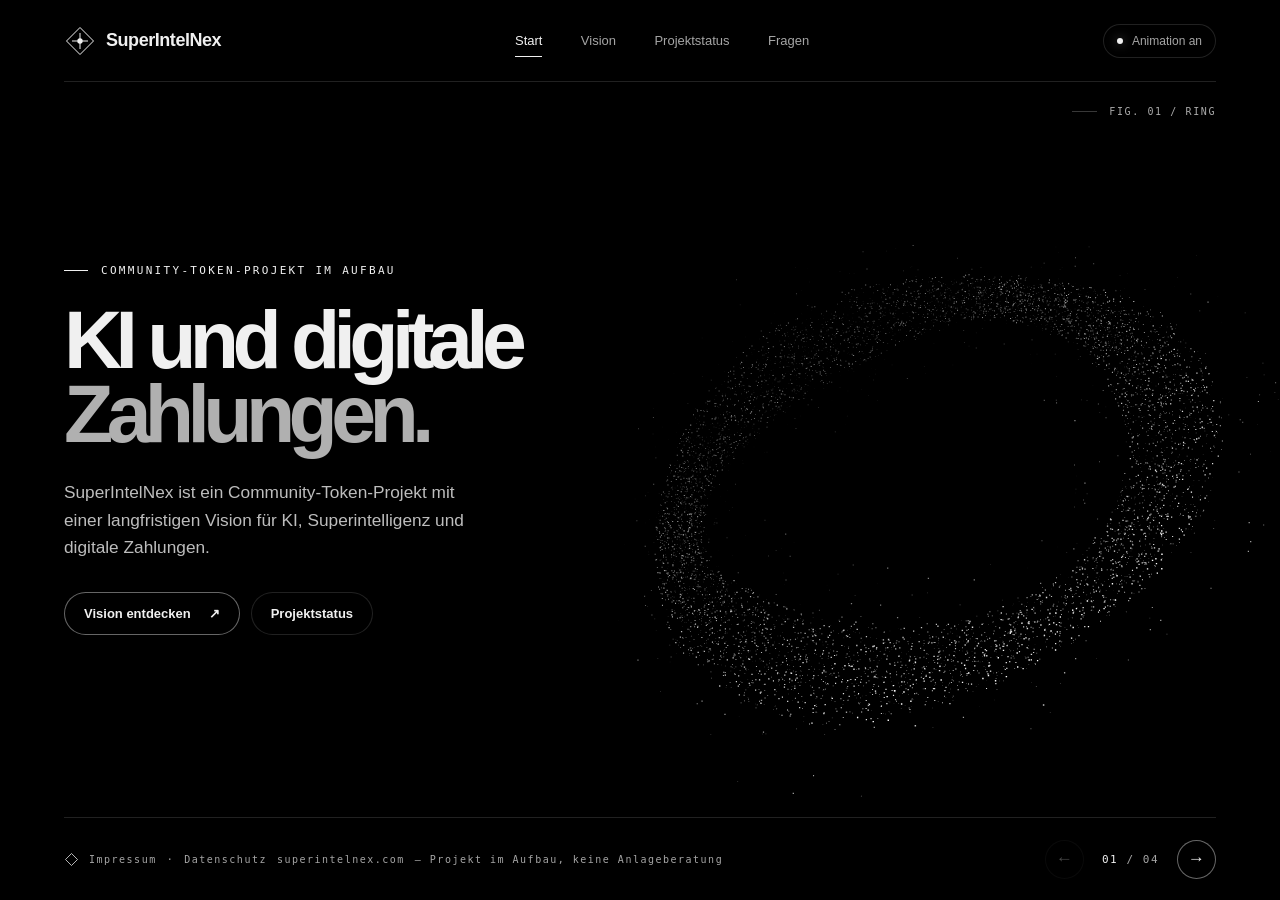
==== commit e095ee06: "CEO: Merge-Phase 1a — content (FAQ-Szene, Text-Pass, Meta)" ====
--- a/site/index.html
+++ b/site/index.html
@@ -5,14 +5,12 @@
 
 <meta name="viewport" content="width=device-width, initial-scale=1">
 <meta name="theme-color" content="#000000">
-<meta name="description" content="SuperIntelNex ist ein Community-Token-Projekt im Aufbau mit einer langfristigen Vision für KI, Superintelligenz und digitale Zahlungen.">
+<meta name="description" content="SuperIntelNex ist ein Community-Token-Projekt im Aufbau. Devnet-Prototyp vorhanden, Mainnet-Verteilung 55/20/15/10 geplant. Keine Anlageberatung, kein Verkauf.">
 <meta property="og:title" content="SuperIntelNex — KI und digitale Zahlungen">
-<meta property="og:description" content="Community-Token-Projekt im Aufbau mit einer langfristigen Vision für KI, Superintelligenz und digitale Zahlungen.">
+<meta property="og:description" content="SuperIntelNex ist ein Community-Token-Projekt im Aufbau. Devnet-Prototyp vorhanden, Mainnet-Verteilung 55/20/15/10 geplant. Keine Anlageberatung, kein Verkauf.">
 <meta property="og:type" content="website">
 <meta property="og:url" content="https://superintelnex.com/">
 <meta name="color-scheme" content="dark">
-<meta name="robots" content="index,follow">
-<link rel="canonical" href="https://superintelnex.com/">
 <link rel="icon" href="data:image/svg+xml,%3Csvg xmlns='http://www.w3.org/2000/svg' viewBox='0 0 32 32'%3E%3Cpath d='M16 2.5 29.5 16 16 29.5 2.5 16 16 2.5Z' fill='none' stroke='%23f0f0f0'/%3E%3Cpath d='M16 8v16M8 16h16' fill='none' stroke='%23f0f0f0'/%3E%3Ccircle cx='16' cy='16' r='2.7' fill='%23f0f0f0'/%3E%3C/svg%3E">
 <title>SuperIntelNex | Community-Token-Projekt im Aufbau</title>
 <style>
@@ -122,6 +120,7 @@
       <button type="button" data-go="0" aria-current="page">Start</button>
       <button type="button" data-go="1">Vision</button>
       <button type="button" data-go="2">Projektstatus</button>
+      <button type="button" data-go="3">Fragen</button>
     </nav>
     <button type="button" class="motion" id="motion" aria-pressed="true" aria-label="Animation"><span class="signal"></span><span id="motion-label" aria-hidden="true">Animation an</span></button>
   </header>
@@ -142,9 +141,9 @@
         <p class="eyebrow">02 / Die Vision</p>
         <h2 id="title-2">Was wir<br><span>vorhaben.</span></h2>
         <dl class="details">
-          <div><dt>Übertragen</dt><dd>Wir planen Übertragungen zwischen Wallets.</dd></div>
-          <div><dt>Handeln</dt><dd>Später soll der Token auf unterstützten Plattformen handelbar sein.</dd></div>
-          <div><dt>Bezahlen und KI</dt><dd>Zahlungen bei teilnehmenden Anbietern sind vorgesehen. Händlerakzeptanz und KI-Anwendungen sind langfristige Ziele.</dd></div>
+          <div><dt>Übertragen</dt><dd>Geplant: Übertragungen zwischen den Wallets von Nutzern — im Devnet-Prototyp bereits im Testnetz geprüft.</dd></div>
+          <div><dt>Handeln</dt><dd>Geplant: Handel auf unterstützten Plattformen — ohne Zusage für eine bestimmte Plattform.</dd></div>
+          <div><dt>Bezahlen und KI</dt><dd>Geplant: Zahlungen bei teilnehmenden Anbietern; KI-Anwendungen bleiben ein langfristiges Ziel.</dd></div>
         </dl>
         <div class="actions">
           <button class="pill primary" type="button" data-go="2">Projektstatus ansehen <span aria-hidden="true">↗</span></button>
@@ -154,15 +153,31 @@
         <p class="eyebrow">03 / Projektstatus</p>
         <h2 id="title-3">Im Aufbau.</h2>
         <dl class="details">
-          <div><dt>Token-Details</dt><dd>Blockchain: Solana. Kürzel: SIN. Gesamtmenge: 100.000.000.000.000 SIN (fest). Ausgaberechte: Mint- und Freeze-Vollmacht nach Emission entzogen.</dd></div>
-          <div><dt>Devnet-Prototyp</dt><dd>Erstellt am 09.11.2026 im Solana-Devnet (Testnetz). Mint: <a href="https://explorer.solana.com/address/CyEcfZw2FogCrehQqkWxksKtsndNwrtKHQqDfPdHCLLf?cluster=devnet" target="_blank" rel="noopener">CyEcfZw2FogCrehQqkWxksKtsndNwrtKHQqDfPdHCLLf</a>. Devnet-Testtoken: kein echtes Geld, keine Anlage, kein Verkauf.</dd></div>
-          <div><dt>Mainnet</dt><dd>Noch kein Mainnet-Launch. Nächste Schritte: Metadaten auf IPFS/Arweave, Emissionsverteuerung mit Plan 55/20/15/10, Prüfung der Rechtslage.</dd></div>
-          <div><dt>Projektangaben</dt><dd>Partnerschaften, Audits, Teamangaben und offizielle Social-Media-Links sind bisher nicht bestätigt.</dd></div>
+          <div><dt>Token-Details</dt><dd>Bestätigt (Devnet): Solana, Kürzel SIN, Gesamtmenge 100.000.000.000.000 SIN (5 Dezimalstellen; fest, keine weiteren Emissionen). Mint- und Freeze-Vollmacht nach Emission entzogen.</dd></div>
+          <div><dt>Devnet-Prototyp</dt><dd>Bestätigt: am 09.11.2026 im Solana-Devnet (Testnetz) erstellt. Mint: <a href="https://explorer.solana.com/address/CyEcfZw2FogCrehQqkWxksKtsndNwrtKHQqDfPdHCLLf?cluster=devnet" target="_blank" rel="noopener">CyEcfZw2FogCrehQqkWxksKtsndNwrtKHQqDfPdHCLLf</a>. Devnet-Testtoken: kein echtes Geld, keine Anlage, kein Verkauf. Transaktionen im Devnet dienen ausschließlich der Entwicklung.</dd></div>
+          <div><dt>Mainnet</dt><dd>Noch offen: ein Mainnet-Launch steht noch aus. Geplante Schritte: Metadaten auf IPFS/Arweave, Emissionsverteilung nach Planwert 55/20/15/10 (55 % Community, 20 % Gründer, 15 % Entwicklung, 10 % Liquidität), Prüfung der Rechtslage. Zeitplan und Rechtsstand sind offen.</dd></div>
+          <div><dt>Projektangaben</dt><dd>Noch offen: Partnerschaften, Audits, Teamangaben und Social-Media-Präsenz sind bisher nicht bestätigt und werden nicht angegeben.</dd></div>
         </dl>
         <div class="risk">
           <span class="risk-tag">Risikohinweis</span>
-          <p>SuperIntelNex ist ein Projekt im Aufbau. Diese Website ist keine Anlageberatung und kein Erwerbsangebot. Digital Token können einen Totalverlust bedeuten — jede Entscheidung ist eigenverantwortlich zu treffen. Devnet-Testtoken sind reiner Testwert. <a href="impressum.html">Impressum</a> · <a href="datenschutz.html">Datenschutz</a></p>
+          <p>SuperIntelNex ist ein Projekt im Aufbau. Diese Website ist keine Anlageberatung und kein Erwerbsangebot. Digitale Token können einen Totalverlust bedeuten — jede Entscheidung ist eigenverantwortlich zu treffen. Devnet-Testtoken sind reiner Testwert. <a href="impressum.html">Impressum</a> · <a href="datenschutz.html">Datenschutz</a></p>
         </div>
+        <div class="actions">
+          <button class="pill secondary" type="button" data-go="0">Zur Startseite <span aria-hidden="true">↖</span></button>
+        </div>
+      </section>
+      <section class="scene" id="fragen" aria-labelledby="title-4" hidden>
+        <p class="eyebrow">04 / Fragen</p>
+        <h2 id="title-4">Fragen.</h2>
+        <dl class="details">
+          <div><dt>Was ist SuperIntelNex?</dt><dd>Ein Community-Token-Projekt im Aufbau. Bestätigt ist der Devnet-Prototyp; das Mainnet ist nicht gelauncht.</dd></div>
+          <div><dt>Was ist ein Devnet-Token?</dt><dd>Ein Testtoken im Solana-Testnetz (Devnet). Er hat keinen Geldwert, ist keine Anlage und steht nicht zum Verkauf.</dd></div>
+          <div><dt>Wann kommt das Mainnet?</dt><dd>Noch offen: Es gibt noch keinen Zeitplan für den Mainnet-Launch. Geplante Schritte: Metadaten auf IPFS/Arweave, Emissionsverteilung nach Planwert 55/20/15/10 und Prüfung der Rechtslage.</dd></div>
+          <div><dt>Wie ist der Token verteilt?</dt><dd>Geplant: Emissionsverteilung nach Planwert 55/20/15/10 — 55 % Community, 20 % Gründer, 15 % Entwicklung, 10 % Liquidität.</dd></div>
+          <div><dt>Kann ich den Token kaufen?</dt><dd>Noch nicht: Das Mainnet ist nicht gelauncht, ein Verkauf ist nicht geplant. Handel auf unterstützten Plattformen ist später geplant; eine Aufnahmegarantie gibt es nicht.</dd></div>
+          <div><dt>Gibt es KI-Funktionen?</dt><dd>Geplant, langfristig: KI-Anwendungen sind Teil der Vision. Aktuell bestätigt ist nur der Devnet-Prototyp.</dd></div>
+          <div><dt>Wie hoch ist das Risiko?</dt><dd>Digitale Token können einen Totalverlust bedeuten. Devnet-Testtoken sind reiner Testwert — es handelt sich um keine Anlage.</dd></div>
+        </dl>
         <div class="actions">
           <button class="pill secondary" type="button" data-go="0">Zur Startseite <span aria-hidden="true">↖</span></button>
         </div>
@@ -173,7 +188,7 @@
     <div class="caption"><svg viewBox="0 0 20 20" fill="none" aria-hidden="true"><path d="m10 2 8 8-8 8-8-8 8-8Z" stroke="currentColor"/></svg> <a class="legal-link" href="impressum.html">Impressum</a><span aria-hidden="true"> · </span><a class="legal-link" href="datenschutz.html">Datenschutz</a><span class="caption-domain">superintelnex.com</span><span class="caption-note">— Projekt im Aufbau, keine Anlageberatung</span></div>
     <div class="pager" role="group" aria-label="Bereich wechseln">
       <button type="button" class="arrow" id="prev" aria-label="Vorheriger Bereich" disabled>←</button>
-      <span class="count" role="status" aria-label="Aktueller Bereich"><strong id="current">01</strong> / 03</span>
+      <span class="count" role="status" aria-label="Aktueller Bereich"><strong id="current">01</strong> / 04</span>
       <button type="button" class="arrow next" id="next" aria-label="Nächster Bereich">→</button>
     </div>
   </footer>
@@ -191,7 +206,6 @@
   const motion = document.querySelector('#motion');
   const preference = matchMedia('(prefers-reduced-motion: reduce)');
   const labels = ['RING', 'WELLE', 'HELIX'];
-  const TITLES = {start: 'SuperIntelNex | Start', vision: 'SuperIntelNex | Vision', status: 'SuperIntelNex | Projektstatus', fragen: 'SuperIntelNex | Fragen', faq: 'SuperIntelNex | Fragen'};
   const shapeIntervalMs = 7000;
   let active = 0, running = !preference.matches, frame = 0, time = 0, last = null;
   let shape = 0, shapeAgeMs = 0;
@@ -301,14 +315,10 @@
   function size() {
     if (!ctx) return;
     const r = canvas.getBoundingClientRect();
-    if (!r.width || !r.height) return;
     width = r.width; height = r.height;
     const dpr = Math.min(devicePixelRatio || 1, 2);
-    // Nur das Backing Store neu reservieren, wenn sich die Größe tatsächlich
-    // geändert hat — verhindert ResizeObserver-Feedback-Loops und teures
-    // (und sichtbares) Canvas-Clear bei no-op-Callbacks.
-    const bw = Math.round(width * dpr), bh = Math.round(height * dpr);
-    if (canvas.width !== bw || canvas.height !== bh) { canvas.width = bw; canvas.height = bh; }
+    canvas.width = Math.round(width * dpr);
+    canvas.height = Math.round(height * dpr);
     ctx.setTransform(dpr, 0, 0, dpr, 0, 0);
     const narrow = width <= 560;
     count = narrow ? 4500 : width < 850 ? 5800 : total;
@@ -317,16 +327,14 @@
     draw();
   }
   function selectShape(index, instant = false) {
-    // Szenenindex in den Formen-Indexraum mappen (modulo): zusätzliche Szenen
-    // (z. B. eine FAQ-Szene) dürfen die Partikel-Formen nicht sprengen.
-    const target = ((index % labels.length) + labels.length) % labels.length;
-    if (target === shape) { shapeAgeMs = 0; return; }
     shapeAgeMs = 0;
-    from = instant ? null : coords.slice();
-    morph = instant ? 1 : 0;
-    shape = target;
-    const number = String(target + 1).padStart(2, '0');
-    document.querySelector('#figure').textContent = 'FIG. ' + number + ' / ' + labels[target];
+    if (index !== shape) {
+      from = instant ? null : coords.slice();
+      morph = instant ? 1 : 0;
+      shape = index;
+    }
+    const number = String(index + 1).padStart(2, '0');
+    document.querySelector('#figure').textContent = 'FIG. ' + number + ' / ' + labels[index];
   }
   function animate(now) {
     frame = 0;
@@ -345,8 +353,7 @@
     pointer.strength += (targetStrength - pointer.strength) * (1 - Math.exp(-dt * 12));
     if (pointer.strength < .001) pointer.strength = 0;
     draw();
-    // ctx-Check im Loop: wenn der 2D-Kontext fehlt, läuft die Animation nicht endlos leer.
-    if (running && ctx && !document.hidden) frame = requestAnimationFrame(animate);
+    if (running && !document.hidden) frame = requestAnimationFrame(animate);
   }
   function syncMotion() {
     motion.setAttribute('aria-pressed', String(running));
@@ -354,7 +361,7 @@
     if (frame) cancelAnimationFrame(frame);
     frame = 0; last = null;
     if (running && ctx && !document.hidden) frame = requestAnimationFrame(animate);
-    else if (!running || !ctx) { morph = 1; pointer.strength = 0; draw(); }
+    else if (!running) { morph = 1; pointer.strength = 0; draw(); }
   }
   function show(i, {writeHash = true, focus = null, initial = false} = {}) {
     if (!Number.isInteger(i) || i < 0 || i >= scenes.length) return;
@@ -370,9 +377,7 @@
     next.disabled = i === scenes.length - 1;
     const number = String(i + 1).padStart(2, '0');
     document.querySelector('#current').textContent = number;
-    document.title = TITLES[scenes[i].id] || 'SuperIntelNex';
-    // Screenreader-Ankündigung: #current steht in einem role="status"-Bereich —
-    // der Zähler-Wechsel wird daher automatisch polit-live gemeldet.
+    document.title = ['SuperIntelNex | Start', 'SuperIntelNex | Vision', 'SuperIntelNex | Projektstatus', 'SuperIntelNex | Fragen'][i];
     if (writeHash && location.hash !== '#' + scenes[i].id) {
       try { history.pushState(null, '', '#' + scenes[i].id); }
       catch { location.hash = scenes[i].id; }
@@ -397,12 +402,7 @@
       event.preventDefault(); show(destination, {focus:event.target});
     }
   });
-  addEventListener('hashchange', () => {
-    // Race-Schutz: ein (verzögerter) hashchange darf nicht die Szene zurücksetzen,
-    // die der Nutzer in der Zwischenzeit manuell aufgerufen hat.
-    const i = sceneFromHash();
-    if (i !== active) show(i, {writeHash:false});
-  });
+  addEventListener('hashchange', () => show(sceneFromHash(), {writeHash:false}));
   motion.addEventListener('click', () => {running = !running; syncMotion();});
   preference.addEventListener('change', () => {running = !preference.matches; syncMotion();});
   document.addEventListener('visibilitychange', syncMotion);
@@ -420,21 +420,7 @@
   const releasePointer = () => {pointer.inside = false;};
   stage.addEventListener('pointerleave', releasePointer);
   stage.addEventListener('pointercancel', releasePointer);
-  // Guard gegen einen Resize-Loop: size() darf Layout auslösen, das den
-  // ResizeObserver erneut triggert. Deshalb erst im nächsten Animation-Frame
-  // prüfen und nur neu ausmessen, wenn sich die Box wirklich geändert hat.
-  let resizeGuard = false;
-  function onResize() {
-    if (resizeGuard) return;
-    resizeGuard = true;
-    size();
-    requestAnimationFrame(() => {
-      resizeGuard = false;
-      const r = canvas.getBoundingClientRect();
-      if (r.width !== width || r.height !== height) onResize();
-    });
-  }
-  new ResizeObserver(onResize).observe(stage);
+  new ResizeObserver(size).observe(stage);
   show(sceneFromHash(), {initial:true, writeHash:false});
   size();
   syncMotion();
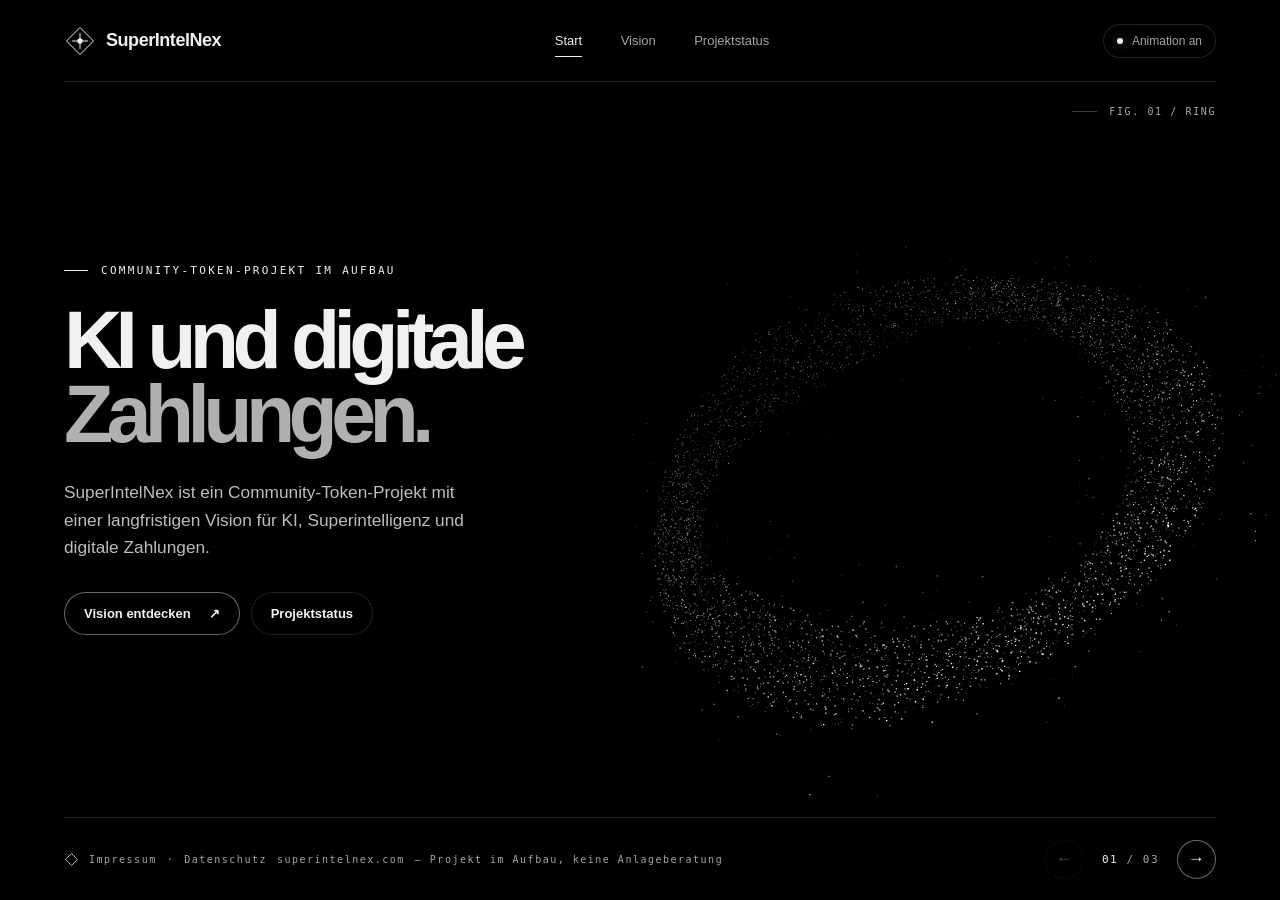
==== commit 87a34e97: "Engineering: Touch-Feinschliff – pointerup (nicht-Maus) befreit den Wirbel, kein pointerleave beim F" ====
--- a/site/index.html
+++ b/site/index.html
@@ -5,12 +5,14 @@
 
 <meta name="viewport" content="width=device-width, initial-scale=1">
 <meta name="theme-color" content="#000000">
-<meta name="description" content="SuperIntelNex ist ein Community-Token-Projekt im Aufbau. Devnet-Prototyp vorhanden, Mainnet-Verteilung 55/20/15/10 geplant. Keine Anlageberatung, kein Verkauf.">
+<meta name="description" content="SuperIntelNex ist ein Community-Token-Projekt im Aufbau mit einer langfristigen Vision für KI, Superintelligenz und digitale Zahlungen.">
 <meta property="og:title" content="SuperIntelNex — KI und digitale Zahlungen">
-<meta property="og:description" content="SuperIntelNex ist ein Community-Token-Projekt im Aufbau. Devnet-Prototyp vorhanden, Mainnet-Verteilung 55/20/15/10 geplant. Keine Anlageberatung, kein Verkauf.">
+<meta property="og:description" content="Community-Token-Projekt im Aufbau mit einer langfristigen Vision für KI, Superintelligenz und digitale Zahlungen.">
 <meta property="og:type" content="website">
 <meta property="og:url" content="https://superintelnex.com/">
 <meta name="color-scheme" content="dark">
+<meta name="robots" content="index,follow">
+<link rel="canonical" href="https://superintelnex.com/">
 <link rel="icon" href="data:image/svg+xml,%3Csvg xmlns='http://www.w3.org/2000/svg' viewBox='0 0 32 32'%3E%3Cpath d='M16 2.5 29.5 16 16 29.5 2.5 16 16 2.5Z' fill='none' stroke='%23f0f0f0'/%3E%3Cpath d='M16 8v16M8 16h16' fill='none' stroke='%23f0f0f0'/%3E%3Ccircle cx='16' cy='16' r='2.7' fill='%23f0f0f0'/%3E%3C/svg%3E">
 <title>SuperIntelNex | Community-Token-Projekt im Aufbau</title>
 <style>
@@ -120,7 +122,6 @@
       <button type="button" data-go="0" aria-current="page">Start</button>
       <button type="button" data-go="1">Vision</button>
       <button type="button" data-go="2">Projektstatus</button>
-      <button type="button" data-go="3">Fragen</button>
     </nav>
     <button type="button" class="motion" id="motion" aria-pressed="true" aria-label="Animation"><span class="signal"></span><span id="motion-label" aria-hidden="true">Animation an</span></button>
   </header>
@@ -141,9 +142,9 @@
         <p class="eyebrow">02 / Die Vision</p>
         <h2 id="title-2">Was wir<br><span>vorhaben.</span></h2>
         <dl class="details">
-          <div><dt>Übertragen</dt><dd>Geplant: Übertragungen zwischen den Wallets von Nutzern — im Devnet-Prototyp bereits im Testnetz geprüft.</dd></div>
-          <div><dt>Handeln</dt><dd>Geplant: Handel auf unterstützten Plattformen — ohne Zusage für eine bestimmte Plattform.</dd></div>
-          <div><dt>Bezahlen und KI</dt><dd>Geplant: Zahlungen bei teilnehmenden Anbietern; KI-Anwendungen bleiben ein langfristiges Ziel.</dd></div>
+          <div><dt>Übertragen</dt><dd>Wir planen Übertragungen zwischen Wallets.</dd></div>
+          <div><dt>Handeln</dt><dd>Später soll der Token auf unterstützten Plattformen handelbar sein.</dd></div>
+          <div><dt>Bezahlen und KI</dt><dd>Zahlungen bei teilnehmenden Anbietern sind vorgesehen. Händlerakzeptanz und KI-Anwendungen sind langfristige Ziele.</dd></div>
         </dl>
         <div class="actions">
           <button class="pill primary" type="button" data-go="2">Projektstatus ansehen <span aria-hidden="true">↗</span></button>
@@ -153,31 +154,15 @@
         <p class="eyebrow">03 / Projektstatus</p>
         <h2 id="title-3">Im Aufbau.</h2>
         <dl class="details">
-          <div><dt>Token-Details</dt><dd>Bestätigt (Devnet): Solana, Kürzel SIN, Gesamtmenge 100.000.000.000.000 SIN (5 Dezimalstellen; fest, keine weiteren Emissionen). Mint- und Freeze-Vollmacht nach Emission entzogen.</dd></div>
-          <div><dt>Devnet-Prototyp</dt><dd>Bestätigt: am 09.11.2026 im Solana-Devnet (Testnetz) erstellt. Mint: <a href="https://explorer.solana.com/address/CyEcfZw2FogCrehQqkWxksKtsndNwrtKHQqDfPdHCLLf?cluster=devnet" target="_blank" rel="noopener">CyEcfZw2FogCrehQqkWxksKtsndNwrtKHQqDfPdHCLLf</a>. Devnet-Testtoken: kein echtes Geld, keine Anlage, kein Verkauf. Transaktionen im Devnet dienen ausschließlich der Entwicklung.</dd></div>
-          <div><dt>Mainnet</dt><dd>Noch offen: ein Mainnet-Launch steht noch aus. Geplante Schritte: Metadaten auf IPFS/Arweave, Emissionsverteilung nach Planwert 55/20/15/10 (55 % Community, 20 % Gründer, 15 % Entwicklung, 10 % Liquidität), Prüfung der Rechtslage. Zeitplan und Rechtsstand sind offen.</dd></div>
-          <div><dt>Projektangaben</dt><dd>Noch offen: Partnerschaften, Audits, Teamangaben und Social-Media-Präsenz sind bisher nicht bestätigt und werden nicht angegeben.</dd></div>
+          <div><dt>Token-Details</dt><dd>Blockchain: Solana. Kürzel: SIN. Gesamtmenge: 100.000.000.000.000 SIN (fest). Ausgaberechte: Mint- und Freeze-Vollmacht nach Emission entzogen.</dd></div>
+          <div><dt>Devnet-Prototyp</dt><dd>Erstellt am 09.11.2026 im Solana-Devnet (Testnetz). Mint: <a href="https://explorer.solana.com/address/CyEcfZw2FogCrehQqkWxksKtsndNwrtKHQqDfPdHCLLf?cluster=devnet" target="_blank" rel="noopener">CyEcfZw2FogCrehQqkWxksKtsndNwrtKHQqDfPdHCLLf</a>. Devnet-Testtoken: kein echtes Geld, keine Anlage, kein Verkauf.</dd></div>
+          <div><dt>Mainnet</dt><dd>Noch kein Mainnet-Launch. Nächste Schritte: Metadaten auf IPFS/Arweave, Emissionsverteuerung mit Plan 55/20/15/10, Prüfung der Rechtslage.</dd></div>
+          <div><dt>Projektangaben</dt><dd>Partnerschaften, Audits, Teamangaben und offizielle Social-Media-Links sind bisher nicht bestätigt.</dd></div>
         </dl>
         <div class="risk">
           <span class="risk-tag">Risikohinweis</span>
-          <p>SuperIntelNex ist ein Projekt im Aufbau. Diese Website ist keine Anlageberatung und kein Erwerbsangebot. Digitale Token können einen Totalverlust bedeuten — jede Entscheidung ist eigenverantwortlich zu treffen. Devnet-Testtoken sind reiner Testwert. <a href="impressum.html">Impressum</a> · <a href="datenschutz.html">Datenschutz</a></p>
+          <p>SuperIntelNex ist ein Projekt im Aufbau. Diese Website ist keine Anlageberatung und kein Erwerbsangebot. Digital Token können einen Totalverlust bedeuten — jede Entscheidung ist eigenverantwortlich zu treffen. Devnet-Testtoken sind reiner Testwert. <a href="impressum.html">Impressum</a> · <a href="datenschutz.html">Datenschutz</a></p>
         </div>
-        <div class="actions">
-          <button class="pill secondary" type="button" data-go="0">Zur Startseite <span aria-hidden="true">↖</span></button>
-        </div>
-      </section>
-      <section class="scene" id="fragen" aria-labelledby="title-4" hidden>
-        <p class="eyebrow">04 / Fragen</p>
-        <h2 id="title-4">Fragen.</h2>
-        <dl class="details">
-          <div><dt>Was ist SuperIntelNex?</dt><dd>Ein Community-Token-Projekt im Aufbau. Bestätigt ist der Devnet-Prototyp; das Mainnet ist nicht gelauncht.</dd></div>
-          <div><dt>Was ist ein Devnet-Token?</dt><dd>Ein Testtoken im Solana-Testnetz (Devnet). Er hat keinen Geldwert, ist keine Anlage und steht nicht zum Verkauf.</dd></div>
-          <div><dt>Wann kommt das Mainnet?</dt><dd>Noch offen: Es gibt noch keinen Zeitplan für den Mainnet-Launch. Geplante Schritte: Metadaten auf IPFS/Arweave, Emissionsverteilung nach Planwert 55/20/15/10 und Prüfung der Rechtslage.</dd></div>
-          <div><dt>Wie ist der Token verteilt?</dt><dd>Geplant: Emissionsverteilung nach Planwert 55/20/15/10 — 55 % Community, 20 % Gründer, 15 % Entwicklung, 10 % Liquidität.</dd></div>
-          <div><dt>Kann ich den Token kaufen?</dt><dd>Noch nicht: Das Mainnet ist nicht gelauncht, ein Verkauf ist nicht geplant. Handel auf unterstützten Plattformen ist später geplant; eine Aufnahmegarantie gibt es nicht.</dd></div>
-          <div><dt>Gibt es KI-Funktionen?</dt><dd>Geplant, langfristig: KI-Anwendungen sind Teil der Vision. Aktuell bestätigt ist nur der Devnet-Prototyp.</dd></div>
-          <div><dt>Wie hoch ist das Risiko?</dt><dd>Digitale Token können einen Totalverlust bedeuten. Devnet-Testtoken sind reiner Testwert — es handelt sich um keine Anlage.</dd></div>
-        </dl>
         <div class="actions">
           <button class="pill secondary" type="button" data-go="0">Zur Startseite <span aria-hidden="true">↖</span></button>
         </div>
@@ -188,7 +173,7 @@
     <div class="caption"><svg viewBox="0 0 20 20" fill="none" aria-hidden="true"><path d="m10 2 8 8-8 8-8-8 8-8Z" stroke="currentColor"/></svg> <a class="legal-link" href="impressum.html">Impressum</a><span aria-hidden="true"> · </span><a class="legal-link" href="datenschutz.html">Datenschutz</a><span class="caption-domain">superintelnex.com</span><span class="caption-note">— Projekt im Aufbau, keine Anlageberatung</span></div>
     <div class="pager" role="group" aria-label="Bereich wechseln">
       <button type="button" class="arrow" id="prev" aria-label="Vorheriger Bereich" disabled>←</button>
-      <span class="count" role="status" aria-label="Aktueller Bereich"><strong id="current">01</strong> / 04</span>
+      <span class="count" role="status" aria-label="Aktueller Bereich"><strong id="current">01</strong> / 03</span>
       <button type="button" class="arrow next" id="next" aria-label="Nächster Bereich">→</button>
     </div>
   </footer>
@@ -206,6 +191,7 @@
   const motion = document.querySelector('#motion');
   const preference = matchMedia('(prefers-reduced-motion: reduce)');
   const labels = ['RING', 'WELLE', 'HELIX'];
+  const TITLES = {start: 'SuperIntelNex | Start', vision: 'SuperIntelNex | Vision', status: 'SuperIntelNex | Projektstatus', fragen: 'SuperIntelNex | Fragen', faq: 'SuperIntelNex | Fragen'};
   const shapeIntervalMs = 7000;
   let active = 0, running = !preference.matches, frame = 0, time = 0, last = null;
   let shape = 0, shapeAgeMs = 0;
@@ -315,10 +301,14 @@
   function size() {
     if (!ctx) return;
     const r = canvas.getBoundingClientRect();
+    if (!r.width || !r.height) return;
     width = r.width; height = r.height;
     const dpr = Math.min(devicePixelRatio || 1, 2);
-    canvas.width = Math.round(width * dpr);
-    canvas.height = Math.round(height * dpr);
+    // Nur das Backing Store neu reservieren, wenn sich die Größe tatsächlich
+    // geändert hat — verhindert ResizeObserver-Feedback-Loops und teures
+    // (und sichtbares) Canvas-Clear bei no-op-Callbacks.
+    const bw = Math.round(width * dpr), bh = Math.round(height * dpr);
+    if (canvas.width !== bw || canvas.height !== bh) { canvas.width = bw; canvas.height = bh; }
     ctx.setTransform(dpr, 0, 0, dpr, 0, 0);
     const narrow = width <= 560;
     count = narrow ? 4500 : width < 850 ? 5800 : total;
@@ -327,14 +317,16 @@
     draw();
   }
   function selectShape(index, instant = false) {
+    // Szenenindex in den Formen-Indexraum mappen (modulo): zusätzliche Szenen
+    // (z. B. eine FAQ-Szene) dürfen die Partikel-Formen nicht sprengen.
+    const target = ((index % labels.length) + labels.length) % labels.length;
+    if (target === shape) { shapeAgeMs = 0; return; }
     shapeAgeMs = 0;
-    if (index !== shape) {
-      from = instant ? null : coords.slice();
-      morph = instant ? 1 : 0;
-      shape = index;
-    }
-    const number = String(index + 1).padStart(2, '0');
-    document.querySelector('#figure').textContent = 'FIG. ' + number + ' / ' + labels[index];
+    from = instant ? null : coords.slice();
+    morph = instant ? 1 : 0;
+    shape = target;
+    const number = String(target + 1).padStart(2, '0');
+    document.querySelector('#figure').textContent = 'FIG. ' + number + ' / ' + labels[target];
   }
   function animate(now) {
     frame = 0;
@@ -353,7 +345,8 @@
     pointer.strength += (targetStrength - pointer.strength) * (1 - Math.exp(-dt * 12));
     if (pointer.strength < .001) pointer.strength = 0;
     draw();
-    if (running && !document.hidden) frame = requestAnimationFrame(animate);
+    // ctx-Check im Loop: wenn der 2D-Kontext fehlt, läuft die Animation nicht endlos leer.
+    if (running && ctx && !document.hidden) frame = requestAnimationFrame(animate);
   }
   function syncMotion() {
     motion.setAttribute('aria-pressed', String(running));
@@ -361,7 +354,7 @@
     if (frame) cancelAnimationFrame(frame);
     frame = 0; last = null;
     if (running && ctx && !document.hidden) frame = requestAnimationFrame(animate);
-    else if (!running) { morph = 1; pointer.strength = 0; draw(); }
+    else if (!running || !ctx) { morph = 1; pointer.strength = 0; draw(); }
   }
   function show(i, {writeHash = true, focus = null, initial = false} = {}) {
     if (!Number.isInteger(i) || i < 0 || i >= scenes.length) return;
@@ -377,7 +370,9 @@
     next.disabled = i === scenes.length - 1;
     const number = String(i + 1).padStart(2, '0');
     document.querySelector('#current').textContent = number;
-    document.title = ['SuperIntelNex | Start', 'SuperIntelNex | Vision', 'SuperIntelNex | Projektstatus', 'SuperIntelNex | Fragen'][i];
+    document.title = TITLES[scenes[i].id] || 'SuperIntelNex';
+    // Screenreader-Ankündigung: #current steht in einem role="status"-Bereich —
+    // der Zähler-Wechsel wird daher automatisch polit-live gemeldet.
     if (writeHash && location.hash !== '#' + scenes[i].id) {
       try { history.pushState(null, '', '#' + scenes[i].id); }
       catch { location.hash = scenes[i].id; }
@@ -402,7 +397,12 @@
       event.preventDefault(); show(destination, {focus:event.target});
     }
   });
-  addEventListener('hashchange', () => show(sceneFromHash(), {writeHash:false}));
+  addEventListener('hashchange', () => {
+    // Race-Schutz: ein (verzögerter) hashchange darf nicht die Szene zurücksetzen,
+    // die der Nutzer in der Zwischenzeit manuell aufgerufen hat.
+    const i = sceneFromHash();
+    if (i !== active) show(i, {writeHash:false});
+  });
   motion.addEventListener('click', () => {running = !running; syncMotion();});
   preference.addEventListener('change', () => {running = !preference.matches; syncMotion();});
   document.addEventListener('visibilitychange', syncMotion);
@@ -420,7 +420,24 @@
   const releasePointer = () => {pointer.inside = false;};
   stage.addEventListener('pointerleave', releasePointer);
   stage.addEventListener('pointercancel', releasePointer);
-  new ResizeObserver(size).observe(stage);
+  // Touch-Pointer: Beim Finger-Release gibt es kein verlässliches pointerleave —
+  // der Wirbel würde sonst mit voller Stärke am letzten Ort stehen bleiben.
+  stage.addEventListener('pointerup', event => {if (event.pointerType !== 'mouse') releasePointer();});
+  // Guard gegen einen Resize-Loop: size() darf Layout auslösen, das den
+  // ResizeObserver erneut triggert. Deshalb erst im nächsten Animation-Frame
+  // prüfen und nur neu ausmessen, wenn sich die Box wirklich geändert hat.
+  let resizeGuard = false;
+  function onResize() {
+    if (resizeGuard) return;
+    resizeGuard = true;
+    size();
+    requestAnimationFrame(() => {
+      resizeGuard = false;
+      const r = canvas.getBoundingClientRect();
+      if (r.width !== width || r.height !== height) onResize();
+    });
+  }
+  new ResizeObserver(onResize).observe(stage);
   show(sceneFromHash(), {initial:true, writeHash:false});
   size();
   syncMotion();
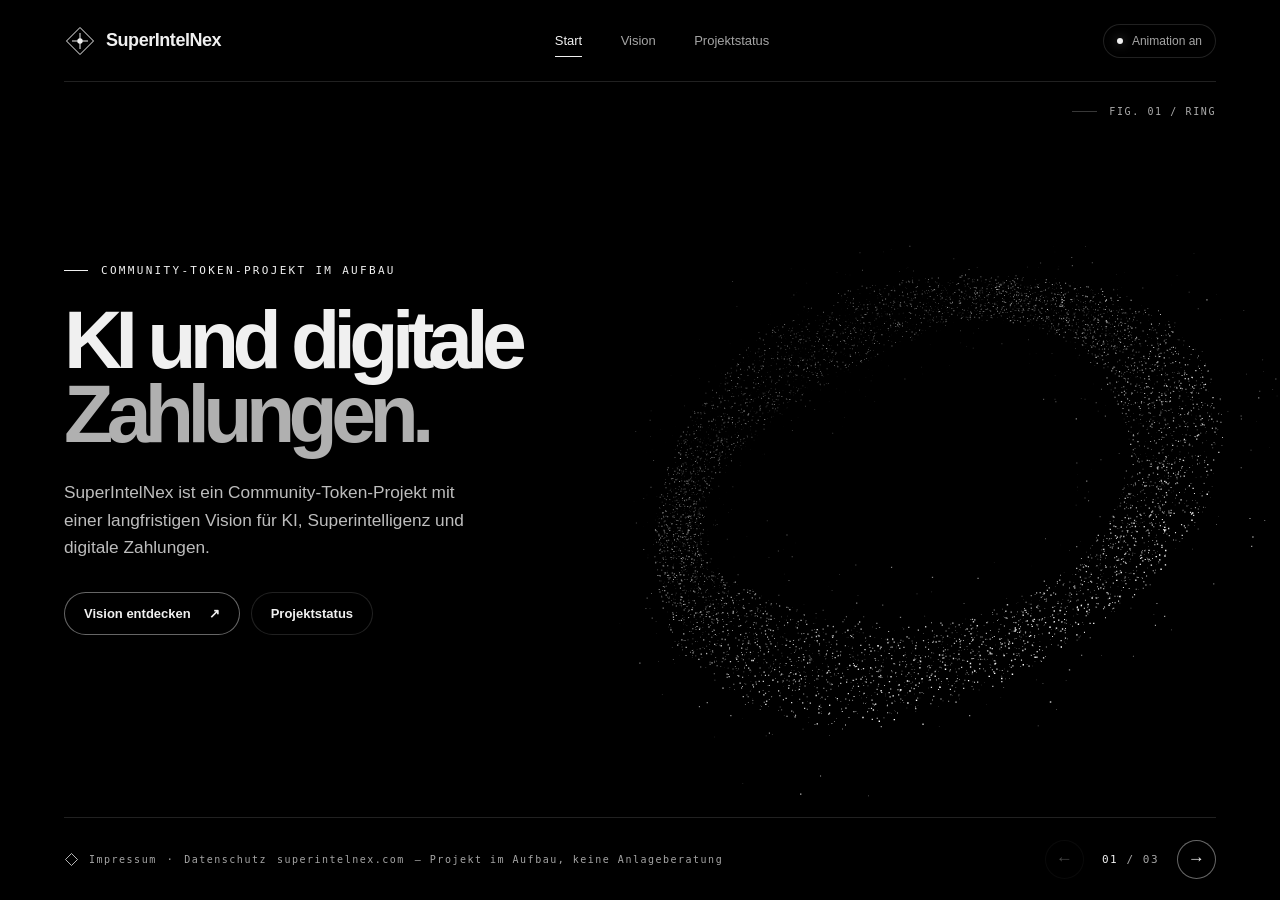
==== commit bc82f58d: "Engineering: A11y-Comment fixiert (polite live region, Typo 'polit-live')" ====
--- a/site/index.html
+++ b/site/index.html
@@ -372,7 +372,7 @@
     document.querySelector('#current').textContent = number;
     document.title = TITLES[scenes[i].id] || 'SuperIntelNex';
     // Screenreader-Ankündigung: #current steht in einem role="status"-Bereich —
-    // der Zähler-Wechsel wird daher automatisch polit-live gemeldet.
+    // der Zähler-Wechsel wird daher automatisch (polite live region) gemeldet.
     if (writeHash && location.hash !== '#' + scenes[i].id) {
       try { history.pushState(null, '', '#' + scenes[i].id); }
       catch { location.hash = scenes[i].id; }
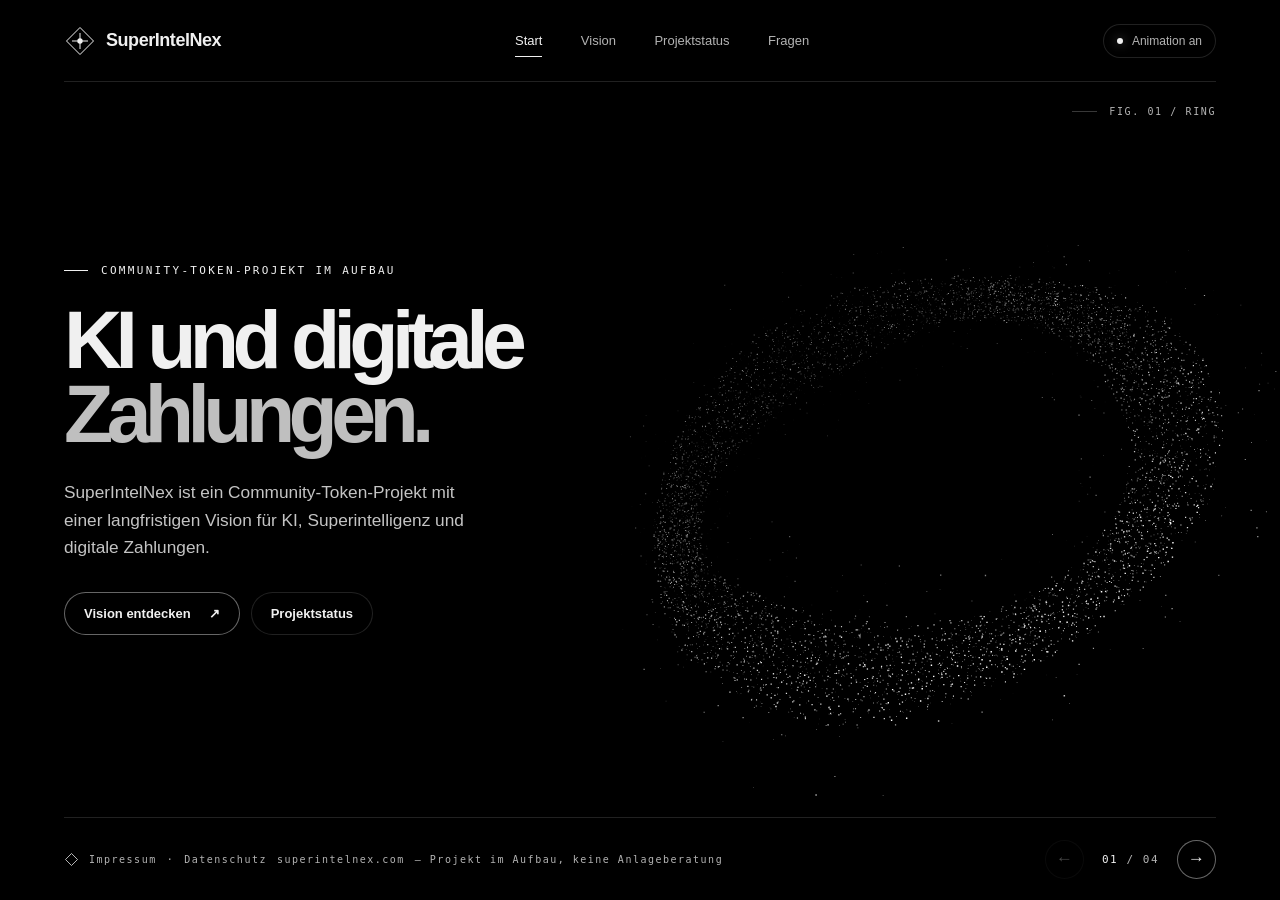
==== commit 8cad3adb: "CEO Merge-Phase 1/3: Design (Optik/Kontrast/Mobile + OG-Preview)" ====
--- a/site/index.html
+++ b/site/index.html
@@ -5,18 +5,17 @@
 
 <meta name="viewport" content="width=device-width, initial-scale=1">
 <meta name="theme-color" content="#000000">
-<meta name="description" content="SuperIntelNex ist ein Community-Token-Projekt im Aufbau mit einer langfristigen Vision für KI, Superintelligenz und digitale Zahlungen.">
+<meta name="description" content="SuperIntelNex ist ein Community-Token-Projekt im Aufbau. Devnet-Prototyp vorhanden, Mainnet-Verteilung 55/20/15/10 geplant. Keine Anlageberatung, kein Verkauf.">
 <meta property="og:title" content="SuperIntelNex — KI und digitale Zahlungen">
-<meta property="og:description" content="Community-Token-Projekt im Aufbau mit einer langfristigen Vision für KI, Superintelligenz und digitale Zahlungen.">
+<meta property="og:description" content="SuperIntelNex ist ein Community-Token-Projekt im Aufbau. Devnet-Prototyp vorhanden, Mainnet-Verteilung 55/20/15/10 geplant. Keine Anlageberatung, kein Verkauf.">
 <meta property="og:type" content="website">
 <meta property="og:url" content="https://superintelnex.com/">
+<meta property="og:image" content="https://superintelnex.com/og-image.png">
 <meta name="color-scheme" content="dark">
-<meta name="robots" content="index,follow">
-<link rel="canonical" href="https://superintelnex.com/">
 <link rel="icon" href="data:image/svg+xml,%3Csvg xmlns='http://www.w3.org/2000/svg' viewBox='0 0 32 32'%3E%3Cpath d='M16 2.5 29.5 16 16 29.5 2.5 16 16 2.5Z' fill='none' stroke='%23f0f0f0'/%3E%3Cpath d='M16 8v16M8 16h16' fill='none' stroke='%23f0f0f0'/%3E%3Ccircle cx='16' cy='16' r='2.7' fill='%23f0f0f0'/%3E%3C/svg%3E">
 <title>SuperIntelNex | Community-Token-Projekt im Aufbau</title>
 <style>
-  :root{color-scheme:dark;--bg:#000;--ink:#f0f0f0;--muted:#a5a5a5;--line:#ffffff21;--mono:ui-monospace,SFMono-Regular,Consolas,monospace;--edge:clamp(20px,5vw,84px)}
+  :root{color-scheme:dark;--bg:#000;--ink:#f0f0f0;--muted:#b3b3b3;--line:#ffffff21;--mono:ui-monospace,SFMono-Regular,Consolas,monospace;--edge:clamp(20px,5vw,84px)}
   *{box-sizing:border-box}
   body{margin:0;background:var(--bg);color:var(--ink);font-family:Arial,Helvetica,sans-serif}
   button,a{-webkit-tap-highlight-color:transparent}
@@ -39,20 +38,20 @@
   .art{position:absolute;inset:0;overflow:hidden;pointer-events:none;z-index:-1}
   canvas{display:block;width:100%;height:100%}
   .art::after{content:"";position:absolute;inset:0;background:linear-gradient(90deg,#000000 1%,#000000e8 19%,#00000066 41%,transparent 62%)}
-  .instrument{position:absolute;right:var(--edge);top:24px;display:flex;align-items:center;gap:12px;color:#aaa;font:10px var(--mono);letter-spacing:.16em}
+  .instrument{position:absolute;right:var(--edge);top:24px;display:flex;align-items:center;gap:12px;color:#b3b3b3;font:10px var(--mono);letter-spacing:.16em}
   .instrument::before{content:"";display:block;width:25px;height:1px;background:#ffffff38}
   .content{position:relative;padding:70px var(--edge);max-width:100%}
   .eyebrow{display:flex;align-items:center;gap:13px;margin:0 0 27px;font:11px var(--mono);letter-spacing:.21em;text-transform:uppercase;color:var(--ink)}
   .eyebrow::before{content:"";width:24px;height:1px;background:currentColor}
   h1,h2{margin:0;font-size:clamp(48px,7.3vw,120px);line-height:.91;letter-spacing:-.082em;font-weight:750}
-  h1 span,h2 span{color:#b0b0b0}
+  h1 span,h2 span{color:#bfbfbf}
   #start h1{font-size:clamp(39px,6.3vw,100px)}
   #status h2{font-size:clamp(43px,5.7vw,84px)}
-  .desc{max-width:430px;color:#bdbdbd;font-size:clamp(15px,1.35vw,19px);line-height:1.6;margin:28px 0 0;text-wrap:pretty}
+  .desc{max-width:430px;color:#c4c4c4;font-size:clamp(15px,1.35vw,19px);line-height:1.6;margin:28px 0 0;text-wrap:pretty}
   .details{max-width:510px;display:grid;gap:0;margin:24px 0 0;background:#000c;border-top:1px solid var(--line)}
   .details div{display:grid;grid-template-columns:115px 1fr;gap:12px;padding:11px 0;border-bottom:1px solid var(--line)}
   .details dt{color:var(--ink);font-size:13px;font-weight:700;line-height:1.5}
-  .details dd{margin:0;color:#bdbdbd;font-size:14px;line-height:1.5;text-wrap:pretty}
+  .details dd{margin:0;color:#c4c4c4;font-size:14px;line-height:1.5;text-wrap:pretty}
   .details a{color:var(--ink);text-decoration:underline;text-underline-offset:3px}
   .actions{display:flex;gap:11px;align-items:center;flex-wrap:wrap;margin-top:30px}
   .pill{display:inline-flex;align-items:center;gap:18px;border:1px solid transparent;border-radius:99px;padding:13px 19px;font-size:13px;font-weight:700;text-decoration:none;transition:background .2s,border-color .2s,color .2s}
@@ -64,8 +63,8 @@
   footer{min-height:83px;border-top:1px solid var(--line)}
   .risk{max-width:510px;margin-top:24px;border:1px dashed #ffffff40;background:#ffffff08;padding:13px 16px}
   .risk p{margin:0;max-width:none}
-  .risk .risk-tag{display:block;font:10px var(--mono);letter-spacing:.21em;text-transform:uppercase;color:#a5a5a5;margin-bottom:8px}
-  .risk p{font-size:13px;line-height:1.6;color:#bdbdbd;text-wrap:pretty}
+  .risk .risk-tag{display:block;font:10px var(--mono);letter-spacing:.21em;text-transform:uppercase;color:var(--muted);margin-bottom:8px}
+  .risk p{font-size:13px;line-height:1.6;color:#c4c4c4;text-wrap:pretty}
   .legal-link{color:var(--muted);text-decoration:none}
   .legal-link:hover{color:var(--ink)}
   .caption{display:flex;align-items:center;gap:10px;color:var(--muted);font:10px var(--mono);letter-spacing:.15em}
@@ -107,6 +106,9 @@
     .caption-note{display:none}
     .pager{gap:7px}.count{min-width:61px}
     .arrow{width:34px;height:34px}
+    footer{align-items:center}
+    .caption{flex-wrap:wrap;row-gap:3px;letter-spacing:.05em}
+    .details dd{overflow-wrap:anywhere}
   }
   @media(prefers-reduced-motion:reduce){*,*::before,*::after{animation-duration:.001ms!important;transition-duration:.001ms!important}}
 </style>
@@ -122,6 +124,7 @@
       <button type="button" data-go="0" aria-current="page">Start</button>
       <button type="button" data-go="1">Vision</button>
       <button type="button" data-go="2">Projektstatus</button>
+      <button type="button" data-go="3">Fragen</button>
     </nav>
     <button type="button" class="motion" id="motion" aria-pressed="true" aria-label="Animation"><span class="signal"></span><span id="motion-label" aria-hidden="true">Animation an</span></button>
   </header>
@@ -142,9 +145,9 @@
         <p class="eyebrow">02 / Die Vision</p>
         <h2 id="title-2">Was wir<br><span>vorhaben.</span></h2>
         <dl class="details">
-          <div><dt>Übertragen</dt><dd>Wir planen Übertragungen zwischen Wallets.</dd></div>
-          <div><dt>Handeln</dt><dd>Später soll der Token auf unterstützten Plattformen handelbar sein.</dd></div>
-          <div><dt>Bezahlen und KI</dt><dd>Zahlungen bei teilnehmenden Anbietern sind vorgesehen. Händlerakzeptanz und KI-Anwendungen sind langfristige Ziele.</dd></div>
+          <div><dt>Übertragen</dt><dd>Geplant: Übertragungen zwischen den Wallets von Nutzern — im Devnet-Prototyp bereits im Testnetz geprüft.</dd></div>
+          <div><dt>Handeln</dt><dd>Geplant: Handel auf unterstützten Plattformen — ohne Zusage für eine bestimmte Plattform.</dd></div>
+          <div><dt>Bezahlen und KI</dt><dd>Geplant: Zahlungen bei teilnehmenden Anbietern; KI-Anwendungen bleiben ein langfristiges Ziel.</dd></div>
         </dl>
         <div class="actions">
           <button class="pill primary" type="button" data-go="2">Projektstatus ansehen <span aria-hidden="true">↗</span></button>
@@ -154,15 +157,31 @@
         <p class="eyebrow">03 / Projektstatus</p>
         <h2 id="title-3">Im Aufbau.</h2>
         <dl class="details">
-          <div><dt>Token-Details</dt><dd>Blockchain: Solana. Kürzel: SIN. Gesamtmenge: 100.000.000.000.000 SIN (fest). Ausgaberechte: Mint- und Freeze-Vollmacht nach Emission entzogen.</dd></div>
-          <div><dt>Devnet-Prototyp</dt><dd>Erstellt am 09.11.2026 im Solana-Devnet (Testnetz). Mint: <a href="https://explorer.solana.com/address/CyEcfZw2FogCrehQqkWxksKtsndNwrtKHQqDfPdHCLLf?cluster=devnet" target="_blank" rel="noopener">CyEcfZw2FogCrehQqkWxksKtsndNwrtKHQqDfPdHCLLf</a>. Devnet-Testtoken: kein echtes Geld, keine Anlage, kein Verkauf.</dd></div>
-          <div><dt>Mainnet</dt><dd>Noch kein Mainnet-Launch. Nächste Schritte: Metadaten auf IPFS/Arweave, Emissionsverteuerung mit Plan 55/20/15/10, Prüfung der Rechtslage.</dd></div>
-          <div><dt>Projektangaben</dt><dd>Partnerschaften, Audits, Teamangaben und offizielle Social-Media-Links sind bisher nicht bestätigt.</dd></div>
+          <div><dt>Token-Details</dt><dd>Bestätigt (Devnet): Solana, Kürzel SIN, Gesamtmenge 100.000.000.000.000 SIN (5 Dezimalstellen; fest, keine weiteren Emissionen). Mint- und Freeze-Vollmacht nach Emission entzogen.</dd></div>
+          <div><dt>Devnet-Prototyp</dt><dd>Bestätigt: am 09.11.2026 im Solana-Devnet (Testnetz) erstellt. Mint: <a href="https://explorer.solana.com/address/CyEcfZw2FogCrehQqkWxksKtsndNwrtKHQqDfPdHCLLf?cluster=devnet" target="_blank" rel="noopener">CyEcfZw2FogCrehQqkWxksKtsndNwrtKHQqDfPdHCLLf</a>. Devnet-Testtoken: kein echtes Geld, keine Anlage, kein Verkauf. Transaktionen im Devnet dienen ausschließlich der Entwicklung.</dd></div>
+          <div><dt>Mainnet</dt><dd>Noch offen: ein Mainnet-Launch steht noch aus. Geplante Schritte: Metadaten auf IPFS/Arweave, Emissionsverteilung nach Planwert 55/20/15/10 (55 % Community, 20 % Gründer, 15 % Entwicklung, 10 % Liquidität), Prüfung der Rechtslage. Zeitplan und Rechtsstand sind offen.</dd></div>
+          <div><dt>Projektangaben</dt><dd>Noch offen: Partnerschaften, Audits, Teamangaben und Social-Media-Präsenz sind bisher nicht bestätigt und werden nicht angegeben.</dd></div>
         </dl>
         <div class="risk">
           <span class="risk-tag">Risikohinweis</span>
-          <p>SuperIntelNex ist ein Projekt im Aufbau. Diese Website ist keine Anlageberatung und kein Erwerbsangebot. Digital Token können einen Totalverlust bedeuten — jede Entscheidung ist eigenverantwortlich zu treffen. Devnet-Testtoken sind reiner Testwert. <a href="impressum.html">Impressum</a> · <a href="datenschutz.html">Datenschutz</a></p>
+          <p>SuperIntelNex ist ein Projekt im Aufbau. Diese Website ist keine Anlageberatung und kein Erwerbsangebot. Digitale Token können einen Totalverlust bedeuten — jede Entscheidung ist eigenverantwortlich zu treffen. Devnet-Testtoken sind reiner Testwert. <a href="impressum.html">Impressum</a> · <a href="datenschutz.html">Datenschutz</a></p>
         </div>
+        <div class="actions">
+          <button class="pill secondary" type="button" data-go="0">Zur Startseite <span aria-hidden="true">↖</span></button>
+        </div>
+      </section>
+      <section class="scene" id="fragen" aria-labelledby="title-4" hidden>
+        <p class="eyebrow">04 / Fragen</p>
+        <h2 id="title-4">Fragen.</h2>
+        <dl class="details">
+          <div><dt>Was ist SuperIntelNex?</dt><dd>Ein Community-Token-Projekt im Aufbau. Bestätigt ist der Devnet-Prototyp; das Mainnet ist nicht gelauncht.</dd></div>
+          <div><dt>Was ist ein Devnet-Token?</dt><dd>Ein Testtoken im Solana-Testnetz (Devnet). Er hat keinen Geldwert, ist keine Anlage und steht nicht zum Verkauf.</dd></div>
+          <div><dt>Wann kommt das Mainnet?</dt><dd>Noch offen: Es gibt noch keinen Zeitplan für den Mainnet-Launch. Geplante Schritte: Metadaten auf IPFS/Arweave, Emissionsverteilung nach Planwert 55/20/15/10 und Prüfung der Rechtslage.</dd></div>
+          <div><dt>Wie ist der Token verteilt?</dt><dd>Geplant: Emissionsverteilung nach Planwert 55/20/15/10 — 55 % Community, 20 % Gründer, 15 % Entwicklung, 10 % Liquidität.</dd></div>
+          <div><dt>Kann ich den Token kaufen?</dt><dd>Noch nicht: Das Mainnet ist nicht gelauncht, ein Verkauf ist nicht geplant. Handel auf unterstützten Plattformen ist später geplant; eine Aufnahmegarantie gibt es nicht.</dd></div>
+          <div><dt>Gibt es KI-Funktionen?</dt><dd>Geplant, langfristig: KI-Anwendungen sind Teil der Vision. Aktuell bestätigt ist nur der Devnet-Prototyp.</dd></div>
+          <div><dt>Wie hoch ist das Risiko?</dt><dd>Digitale Token können einen Totalverlust bedeuten. Devnet-Testtoken sind reiner Testwert — es handelt sich um keine Anlage.</dd></div>
+        </dl>
         <div class="actions">
           <button class="pill secondary" type="button" data-go="0">Zur Startseite <span aria-hidden="true">↖</span></button>
         </div>
@@ -173,7 +192,7 @@
     <div class="caption"><svg viewBox="0 0 20 20" fill="none" aria-hidden="true"><path d="m10 2 8 8-8 8-8-8 8-8Z" stroke="currentColor"/></svg> <a class="legal-link" href="impressum.html">Impressum</a><span aria-hidden="true"> · </span><a class="legal-link" href="datenschutz.html">Datenschutz</a><span class="caption-domain">superintelnex.com</span><span class="caption-note">— Projekt im Aufbau, keine Anlageberatung</span></div>
     <div class="pager" role="group" aria-label="Bereich wechseln">
       <button type="button" class="arrow" id="prev" aria-label="Vorheriger Bereich" disabled>←</button>
-      <span class="count" role="status" aria-label="Aktueller Bereich"><strong id="current">01</strong> / 03</span>
+      <span class="count" role="status" aria-label="Aktueller Bereich"><strong id="current">01</strong> / 04</span>
       <button type="button" class="arrow next" id="next" aria-label="Nächster Bereich">→</button>
     </div>
   </footer>
@@ -191,7 +210,6 @@
   const motion = document.querySelector('#motion');
   const preference = matchMedia('(prefers-reduced-motion: reduce)');
   const labels = ['RING', 'WELLE', 'HELIX'];
-  const TITLES = {start: 'SuperIntelNex | Start', vision: 'SuperIntelNex | Vision', status: 'SuperIntelNex | Projektstatus', fragen: 'SuperIntelNex | Fragen', faq: 'SuperIntelNex | Fragen'};
   const shapeIntervalMs = 7000;
   let active = 0, running = !preference.matches, frame = 0, time = 0, last = null;
   let shape = 0, shapeAgeMs = 0;
@@ -301,14 +319,10 @@
   function size() {
     if (!ctx) return;
     const r = canvas.getBoundingClientRect();
-    if (!r.width || !r.height) return;
     width = r.width; height = r.height;
     const dpr = Math.min(devicePixelRatio || 1, 2);
-    // Nur das Backing Store neu reservieren, wenn sich die Größe tatsächlich
-    // geändert hat — verhindert ResizeObserver-Feedback-Loops und teures
-    // (und sichtbares) Canvas-Clear bei no-op-Callbacks.
-    const bw = Math.round(width * dpr), bh = Math.round(height * dpr);
-    if (canvas.width !== bw || canvas.height !== bh) { canvas.width = bw; canvas.height = bh; }
+    canvas.width = Math.round(width * dpr);
+    canvas.height = Math.round(height * dpr);
     ctx.setTransform(dpr, 0, 0, dpr, 0, 0);
     const narrow = width <= 560;
     count = narrow ? 4500 : width < 850 ? 5800 : total;
@@ -317,16 +331,14 @@
     draw();
   }
   function selectShape(index, instant = false) {
-    // Szenenindex in den Formen-Indexraum mappen (modulo): zusätzliche Szenen
-    // (z. B. eine FAQ-Szene) dürfen die Partikel-Formen nicht sprengen.
-    const target = ((index % labels.length) + labels.length) % labels.length;
-    if (target === shape) { shapeAgeMs = 0; return; }
     shapeAgeMs = 0;
-    from = instant ? null : coords.slice();
-    morph = instant ? 1 : 0;
-    shape = target;
-    const number = String(target + 1).padStart(2, '0');
-    document.querySelector('#figure').textContent = 'FIG. ' + number + ' / ' + labels[target];
+    if (index !== shape) {
+      from = instant ? null : coords.slice();
+      morph = instant ? 1 : 0;
+      shape = index;
+    }
+    const number = String(index + 1).padStart(2, '0');
+    document.querySelector('#figure').textContent = 'FIG. ' + number + ' / ' + labels[index];
   }
   function animate(now) {
     frame = 0;
@@ -345,8 +357,7 @@
     pointer.strength += (targetStrength - pointer.strength) * (1 - Math.exp(-dt * 12));
     if (pointer.strength < .001) pointer.strength = 0;
     draw();
-    // ctx-Check im Loop: wenn der 2D-Kontext fehlt, läuft die Animation nicht endlos leer.
-    if (running && ctx && !document.hidden) frame = requestAnimationFrame(animate);
+    if (running && !document.hidden) frame = requestAnimationFrame(animate);
   }
   function syncMotion() {
     motion.setAttribute('aria-pressed', String(running));
@@ -354,7 +365,7 @@
     if (frame) cancelAnimationFrame(frame);
     frame = 0; last = null;
     if (running && ctx && !document.hidden) frame = requestAnimationFrame(animate);
-    else if (!running || !ctx) { morph = 1; pointer.strength = 0; draw(); }
+    else if (!running) { morph = 1; pointer.strength = 0; draw(); }
   }
   function show(i, {writeHash = true, focus = null, initial = false} = {}) {
     if (!Number.isInteger(i) || i < 0 || i >= scenes.length) return;
@@ -370,9 +381,7 @@
     next.disabled = i === scenes.length - 1;
     const number = String(i + 1).padStart(2, '0');
     document.querySelector('#current').textContent = number;
-    document.title = TITLES[scenes[i].id] || 'SuperIntelNex';
-    // Screenreader-Ankündigung: #current steht in einem role="status"-Bereich —
-    // der Zähler-Wechsel wird daher automatisch (polite live region) gemeldet.
+    document.title = ['SuperIntelNex | Start', 'SuperIntelNex | Vision', 'SuperIntelNex | Projektstatus', 'SuperIntelNex | Fragen'][i];
     if (writeHash && location.hash !== '#' + scenes[i].id) {
       try { history.pushState(null, '', '#' + scenes[i].id); }
       catch { location.hash = scenes[i].id; }
@@ -397,12 +406,7 @@
       event.preventDefault(); show(destination, {focus:event.target});
     }
   });
-  addEventListener('hashchange', () => {
-    // Race-Schutz: ein (verzögerter) hashchange darf nicht die Szene zurücksetzen,
-    // die der Nutzer in der Zwischenzeit manuell aufgerufen hat.
-    const i = sceneFromHash();
-    if (i !== active) show(i, {writeHash:false});
-  });
+  addEventListener('hashchange', () => show(sceneFromHash(), {writeHash:false}));
   motion.addEventListener('click', () => {running = !running; syncMotion();});
   preference.addEventListener('change', () => {running = !preference.matches; syncMotion();});
   document.addEventListener('visibilitychange', syncMotion);
@@ -420,24 +424,7 @@
   const releasePointer = () => {pointer.inside = false;};
   stage.addEventListener('pointerleave', releasePointer);
   stage.addEventListener('pointercancel', releasePointer);
-  // Touch-Pointer: Beim Finger-Release gibt es kein verlässliches pointerleave —
-  // der Wirbel würde sonst mit voller Stärke am letzten Ort stehen bleiben.
-  stage.addEventListener('pointerup', event => {if (event.pointerType !== 'mouse') releasePointer();});
-  // Guard gegen einen Resize-Loop: size() darf Layout auslösen, das den
-  // ResizeObserver erneut triggert. Deshalb erst im nächsten Animation-Frame
-  // prüfen und nur neu ausmessen, wenn sich die Box wirklich geändert hat.
-  let resizeGuard = false;
-  function onResize() {
-    if (resizeGuard) return;
-    resizeGuard = true;
-    size();
-    requestAnimationFrame(() => {
-      resizeGuard = false;
-      const r = canvas.getBoundingClientRect();
-      if (r.width !== width || r.height !== height) onResize();
-    });
-  }
-  new ResizeObserver(onResize).observe(stage);
+  new ResizeObserver(size).observe(stage);
   show(sceneFromHash(), {initial:true, writeHash:false});
   size();
   syncMotion();
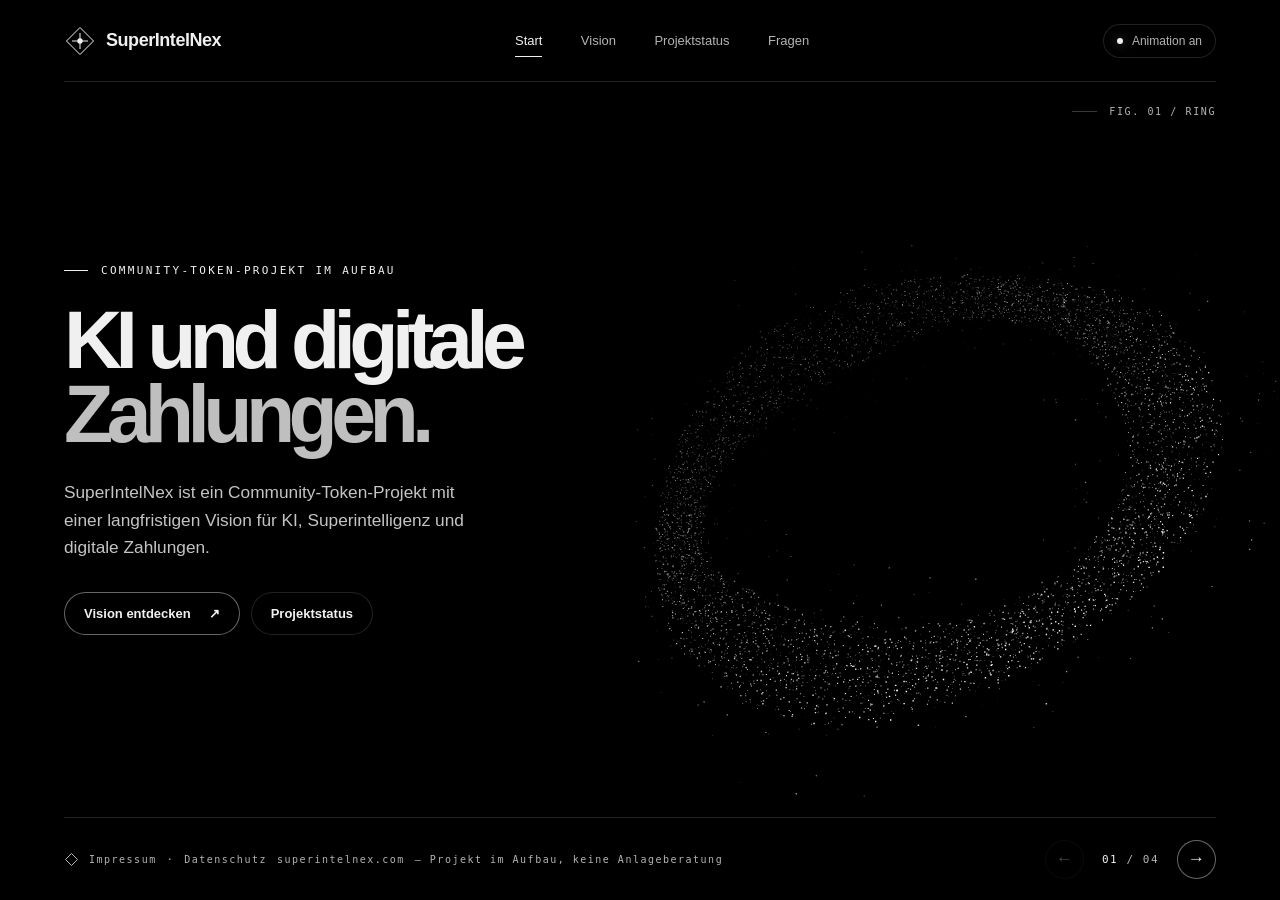
==== commit 6eb2bc6f: "CEO Merge-Phase 1/3: Engineering (Canvas-Hardening, A11y, 404, SEO-Head) Konflikt index.html (docume" ====
--- a/site/index.html
+++ b/site/index.html
@@ -12,6 +12,8 @@
 <meta property="og:url" content="https://superintelnex.com/">
 <meta property="og:image" content="https://superintelnex.com/og-image.png">
 <meta name="color-scheme" content="dark">
+<meta name="robots" content="index,follow">
+<link rel="canonical" href="https://superintelnex.com/">
 <link rel="icon" href="data:image/svg+xml,%3Csvg xmlns='http://www.w3.org/2000/svg' viewBox='0 0 32 32'%3E%3Cpath d='M16 2.5 29.5 16 16 29.5 2.5 16 16 2.5Z' fill='none' stroke='%23f0f0f0'/%3E%3Cpath d='M16 8v16M8 16h16' fill='none' stroke='%23f0f0f0'/%3E%3Ccircle cx='16' cy='16' r='2.7' fill='%23f0f0f0'/%3E%3C/svg%3E">
 <title>SuperIntelNex | Community-Token-Projekt im Aufbau</title>
 <style>
@@ -210,6 +212,7 @@
   const motion = document.querySelector('#motion');
   const preference = matchMedia('(prefers-reduced-motion: reduce)');
   const labels = ['RING', 'WELLE', 'HELIX'];
+  const TITLES = {start: 'SuperIntelNex | Start', vision: 'SuperIntelNex | Vision', status: 'SuperIntelNex | Projektstatus', fragen: 'SuperIntelNex | Fragen', faq: 'SuperIntelNex | Fragen'};
   const shapeIntervalMs = 7000;
   let active = 0, running = !preference.matches, frame = 0, time = 0, last = null;
   let shape = 0, shapeAgeMs = 0;
@@ -319,10 +322,14 @@
   function size() {
     if (!ctx) return;
     const r = canvas.getBoundingClientRect();
+    if (!r.width || !r.height) return;
     width = r.width; height = r.height;
     const dpr = Math.min(devicePixelRatio || 1, 2);
-    canvas.width = Math.round(width * dpr);
-    canvas.height = Math.round(height * dpr);
+    // Nur das Backing Store neu reservieren, wenn sich die Größe tatsächlich
+    // geändert hat — verhindert ResizeObserver-Feedback-Loops und teures
+    // (und sichtbares) Canvas-Clear bei no-op-Callbacks.
+    const bw = Math.round(width * dpr), bh = Math.round(height * dpr);
+    if (canvas.width !== bw || canvas.height !== bh) { canvas.width = bw; canvas.height = bh; }
     ctx.setTransform(dpr, 0, 0, dpr, 0, 0);
     const narrow = width <= 560;
     count = narrow ? 4500 : width < 850 ? 5800 : total;
@@ -331,14 +338,16 @@
     draw();
   }
   function selectShape(index, instant = false) {
+    // Szenenindex in den Formen-Indexraum mappen (modulo): zusätzliche Szenen
+    // (z. B. eine FAQ-Szene) dürfen die Partikel-Formen nicht sprengen.
+    const target = ((index % labels.length) + labels.length) % labels.length;
+    if (target === shape) { shapeAgeMs = 0; return; }
     shapeAgeMs = 0;
-    if (index !== shape) {
-      from = instant ? null : coords.slice();
-      morph = instant ? 1 : 0;
-      shape = index;
-    }
-    const number = String(index + 1).padStart(2, '0');
-    document.querySelector('#figure').textContent = 'FIG. ' + number + ' / ' + labels[index];
+    from = instant ? null : coords.slice();
+    morph = instant ? 1 : 0;
+    shape = target;
+    const number = String(target + 1).padStart(2, '0');
+    document.querySelector('#figure').textContent = 'FIG. ' + number + ' / ' + labels[target];
   }
   function animate(now) {
     frame = 0;
@@ -357,7 +366,8 @@
     pointer.strength += (targetStrength - pointer.strength) * (1 - Math.exp(-dt * 12));
     if (pointer.strength < .001) pointer.strength = 0;
     draw();
-    if (running && !document.hidden) frame = requestAnimationFrame(animate);
+    // ctx-Check im Loop: wenn der 2D-Kontext fehlt, läuft die Animation nicht endlos leer.
+    if (running && ctx && !document.hidden) frame = requestAnimationFrame(animate);
   }
   function syncMotion() {
     motion.setAttribute('aria-pressed', String(running));
@@ -365,7 +375,7 @@
     if (frame) cancelAnimationFrame(frame);
     frame = 0; last = null;
     if (running && ctx && !document.hidden) frame = requestAnimationFrame(animate);
-    else if (!running) { morph = 1; pointer.strength = 0; draw(); }
+    else if (!running || !ctx) { morph = 1; pointer.strength = 0; draw(); }
   }
   function show(i, {writeHash = true, focus = null, initial = false} = {}) {
     if (!Number.isInteger(i) || i < 0 || i >= scenes.length) return;
@@ -381,7 +391,9 @@
     next.disabled = i === scenes.length - 1;
     const number = String(i + 1).padStart(2, '0');
     document.querySelector('#current').textContent = number;
-    document.title = ['SuperIntelNex | Start', 'SuperIntelNex | Vision', 'SuperIntelNex | Projektstatus', 'SuperIntelNex | Fragen'][i];
+    document.title = TITLES[scenes[i].id] || 'SuperIntelNex';
+    // Screenreader-Ankündigung: #current steht in einem role="status"-Bereich —
+    // der Zähler-Wechsel wird daher automatisch (polite live region) gemeldet.
     if (writeHash && location.hash !== '#' + scenes[i].id) {
       try { history.pushState(null, '', '#' + scenes[i].id); }
       catch { location.hash = scenes[i].id; }
@@ -406,7 +418,12 @@
       event.preventDefault(); show(destination, {focus:event.target});
     }
   });
-  addEventListener('hashchange', () => show(sceneFromHash(), {writeHash:false}));
+  addEventListener('hashchange', () => {
+    // Race-Schutz: ein (verzögerter) hashchange darf nicht die Szene zurücksetzen,
+    // die der Nutzer in der Zwischenzeit manuell aufgerufen hat.
+    const i = sceneFromHash();
+    if (i !== active) show(i, {writeHash:false});
+  });
   motion.addEventListener('click', () => {running = !running; syncMotion();});
   preference.addEventListener('change', () => {running = !preference.matches; syncMotion();});
   document.addEventListener('visibilitychange', syncMotion);
@@ -424,7 +441,24 @@
   const releasePointer = () => {pointer.inside = false;};
   stage.addEventListener('pointerleave', releasePointer);
   stage.addEventListener('pointercancel', releasePointer);
-  new ResizeObserver(size).observe(stage);
+  // Touch-Pointer: Beim Finger-Release gibt es kein verlässliches pointerleave —
+  // der Wirbel würde sonst mit voller Stärke am letzten Ort stehen bleiben.
+  stage.addEventListener('pointerup', event => {if (event.pointerType !== 'mouse') releasePointer();});
+  // Guard gegen einen Resize-Loop: size() darf Layout auslösen, das den
+  // ResizeObserver erneut triggert. Deshalb erst im nächsten Animation-Frame
+  // prüfen und nur neu ausmessen, wenn sich die Box wirklich geändert hat.
+  let resizeGuard = false;
+  function onResize() {
+    if (resizeGuard) return;
+    resizeGuard = true;
+    size();
+    requestAnimationFrame(() => {
+      resizeGuard = false;
+      const r = canvas.getBoundingClientRect();
+      if (r.width !== width || r.height !== height) onResize();
+    });
+  }
+  new ResizeObserver(onResize).observe(stage);
   show(sceneFromHash(), {initial:true, writeHash:false});
   size();
   syncMotion();
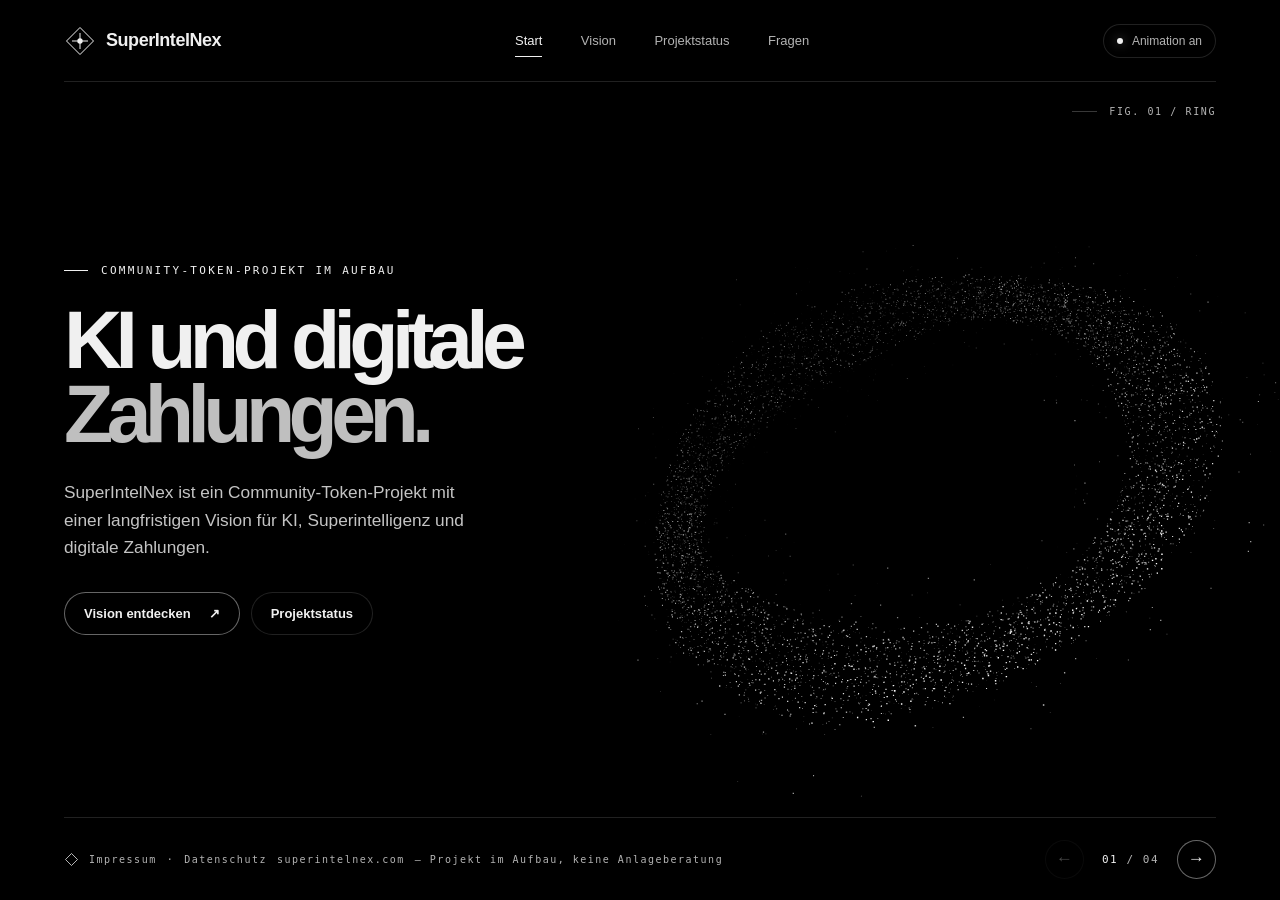
==== commit 75d71e58: "Hilfe-Runde: 1-Zeilen-Test-Hebel __sinxPointer (read-only, QA-Öffnung) + Hilfe-Dateien für Design/En" ====
--- a/site/index.html
+++ b/site/index.html
@@ -218,6 +218,9 @@
   let shape = 0, shapeAgeMs = 0;
   let width = 0, height = 0, cx = 0, cy = 0, scale = 0, count = 0;
   const pointer = {x:0, y:0, targetX:0, targetY:0, inside:false, strength:0};
+  // Read-only Beobachtungsfunktion (Headless-Verifikation, agenten/checks/touch-pointerup-check.py).
+  // Kein Verhalten, kein API — nur Snapshot-Zugriff für Tests.
+  window.__sinxPointer = () => ({inside: pointer.inside, strength: pointer.strength});
   let morph = 1, from = null;
   const tau = Math.PI * 2, total = 7400;
   const coords = new Float32Array(total * 3);
